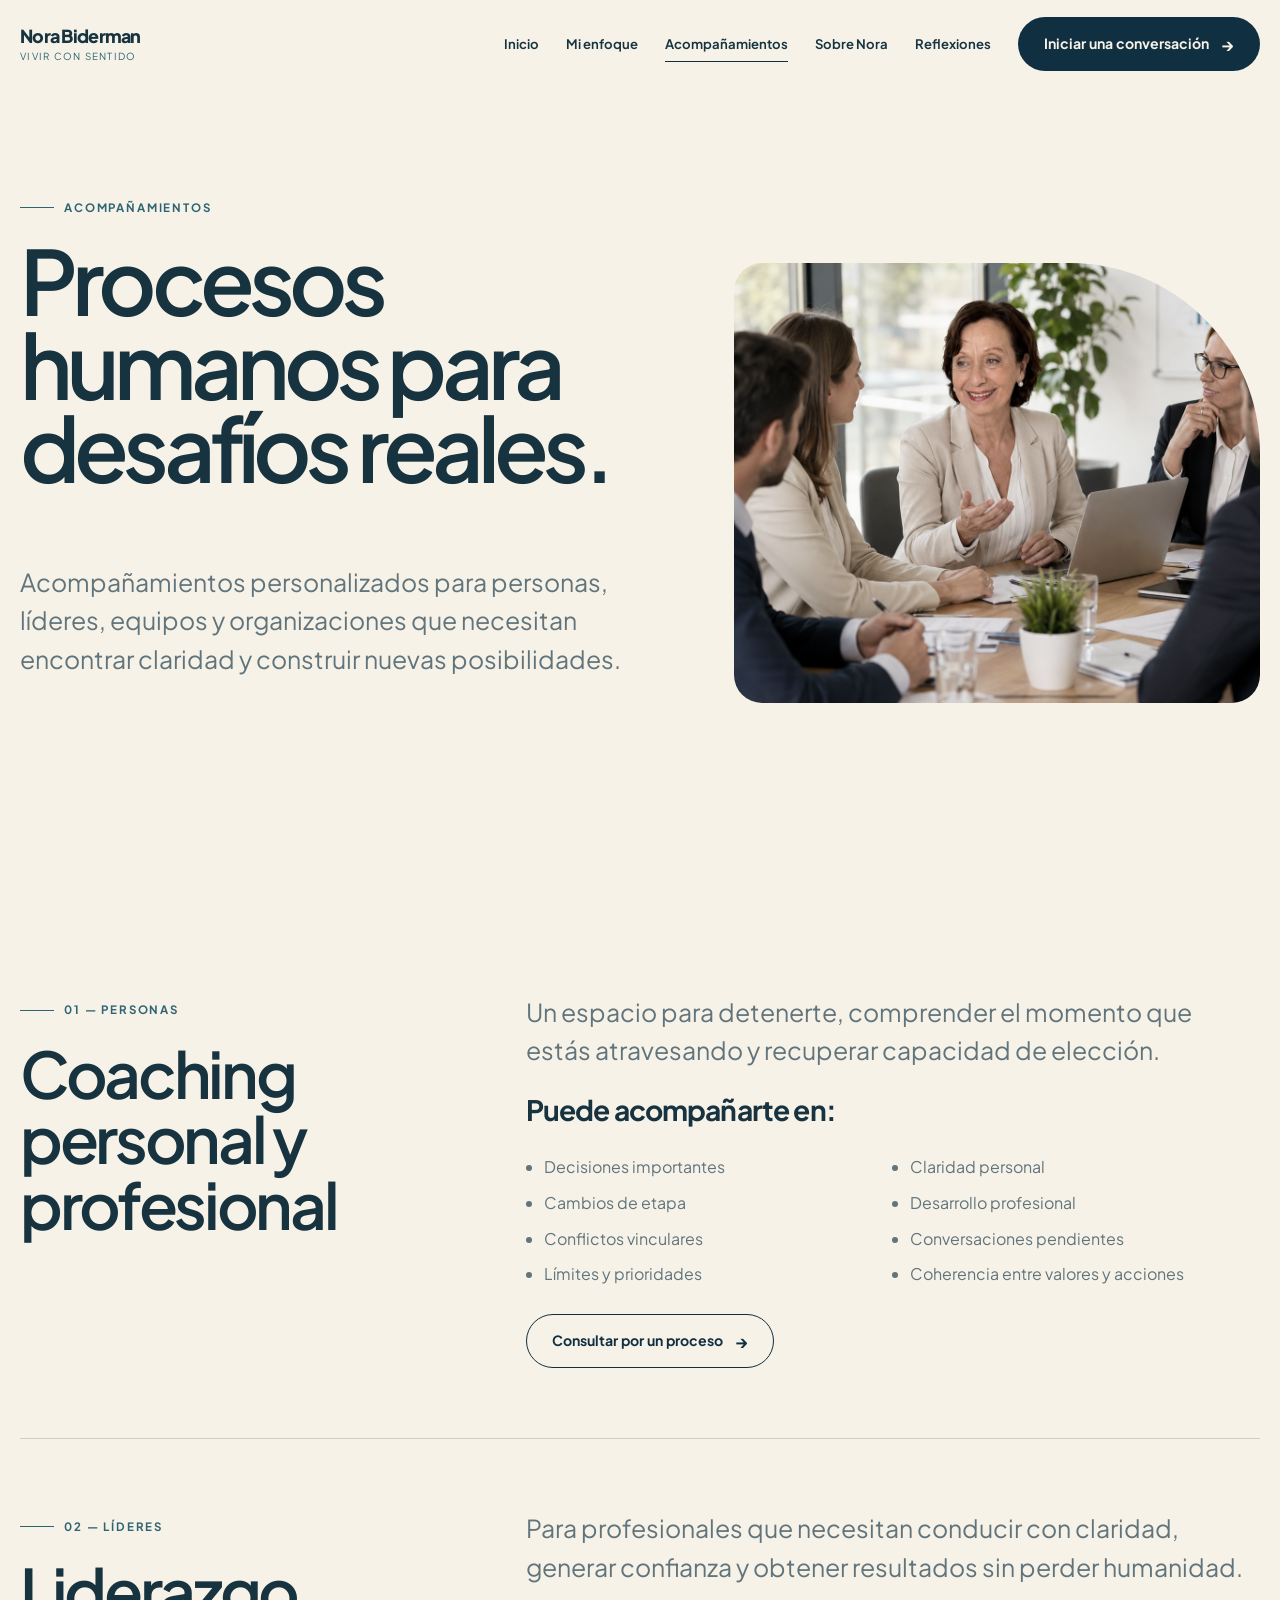
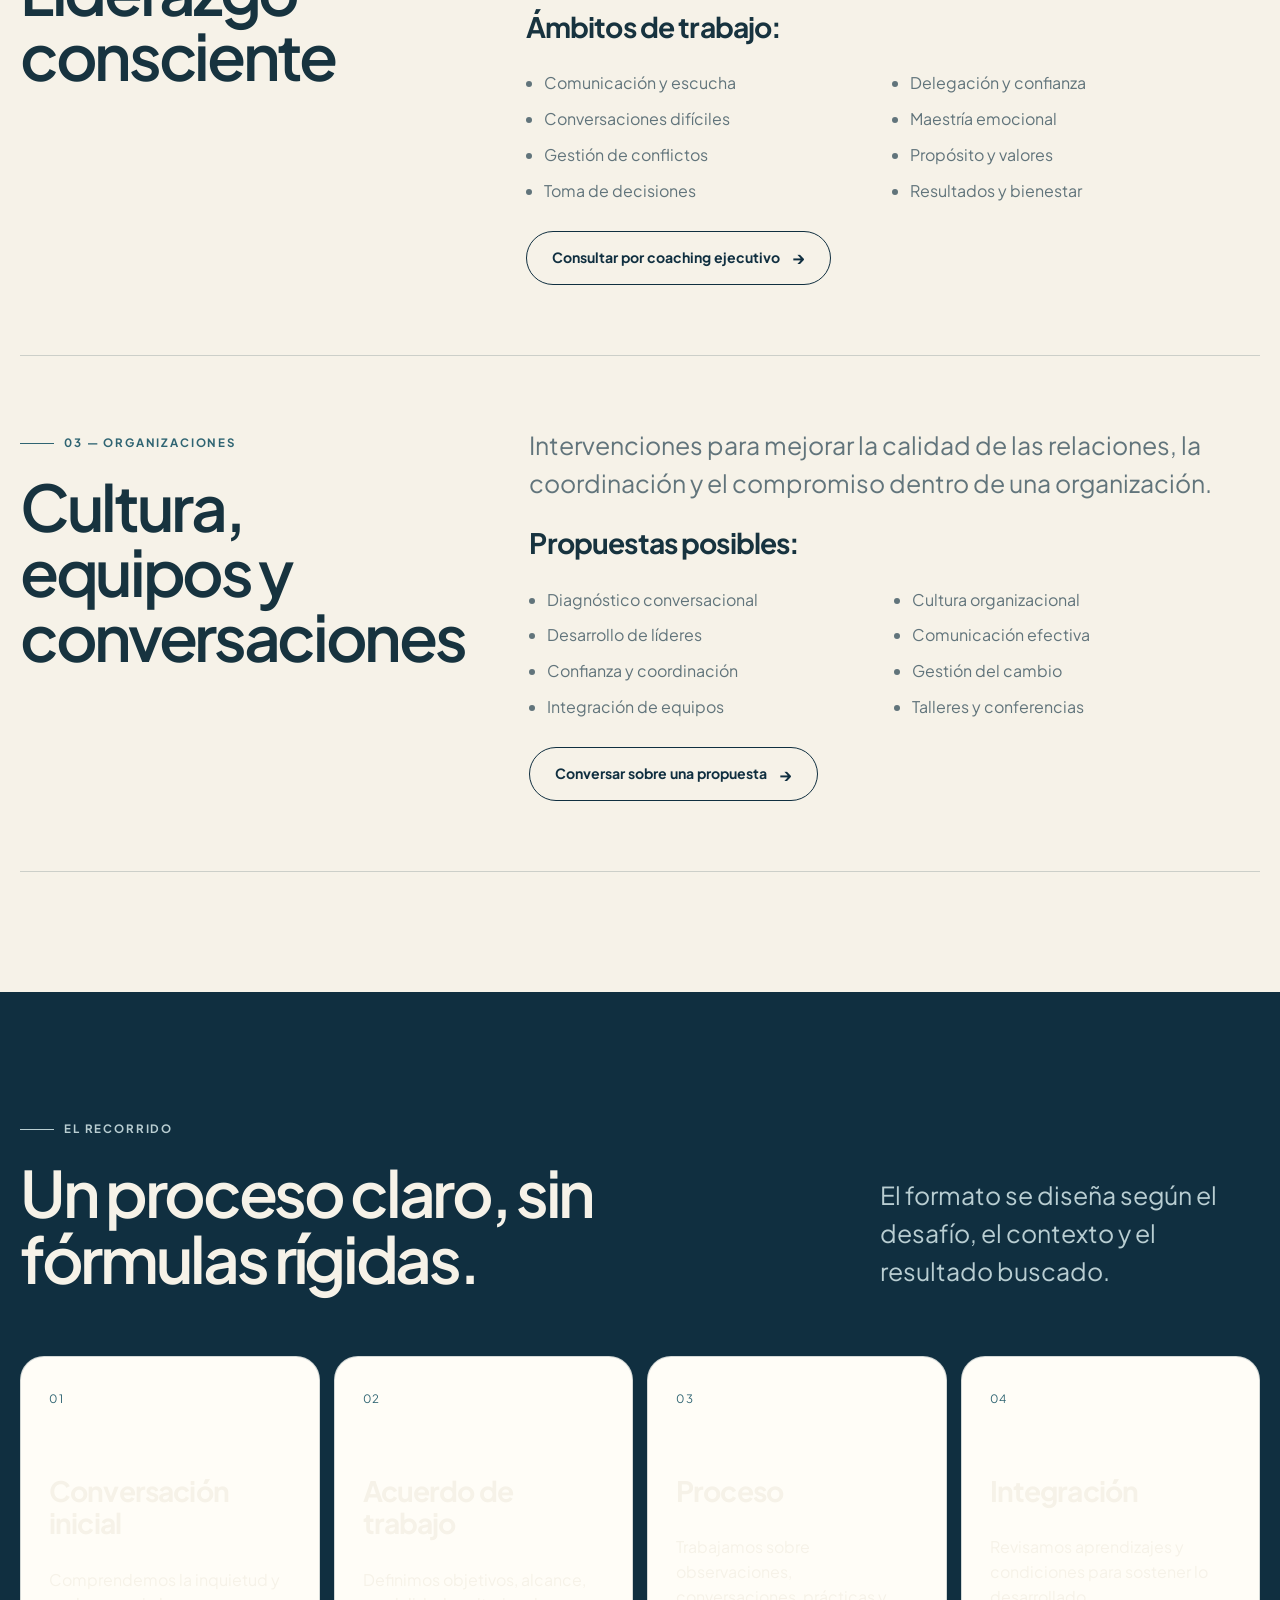
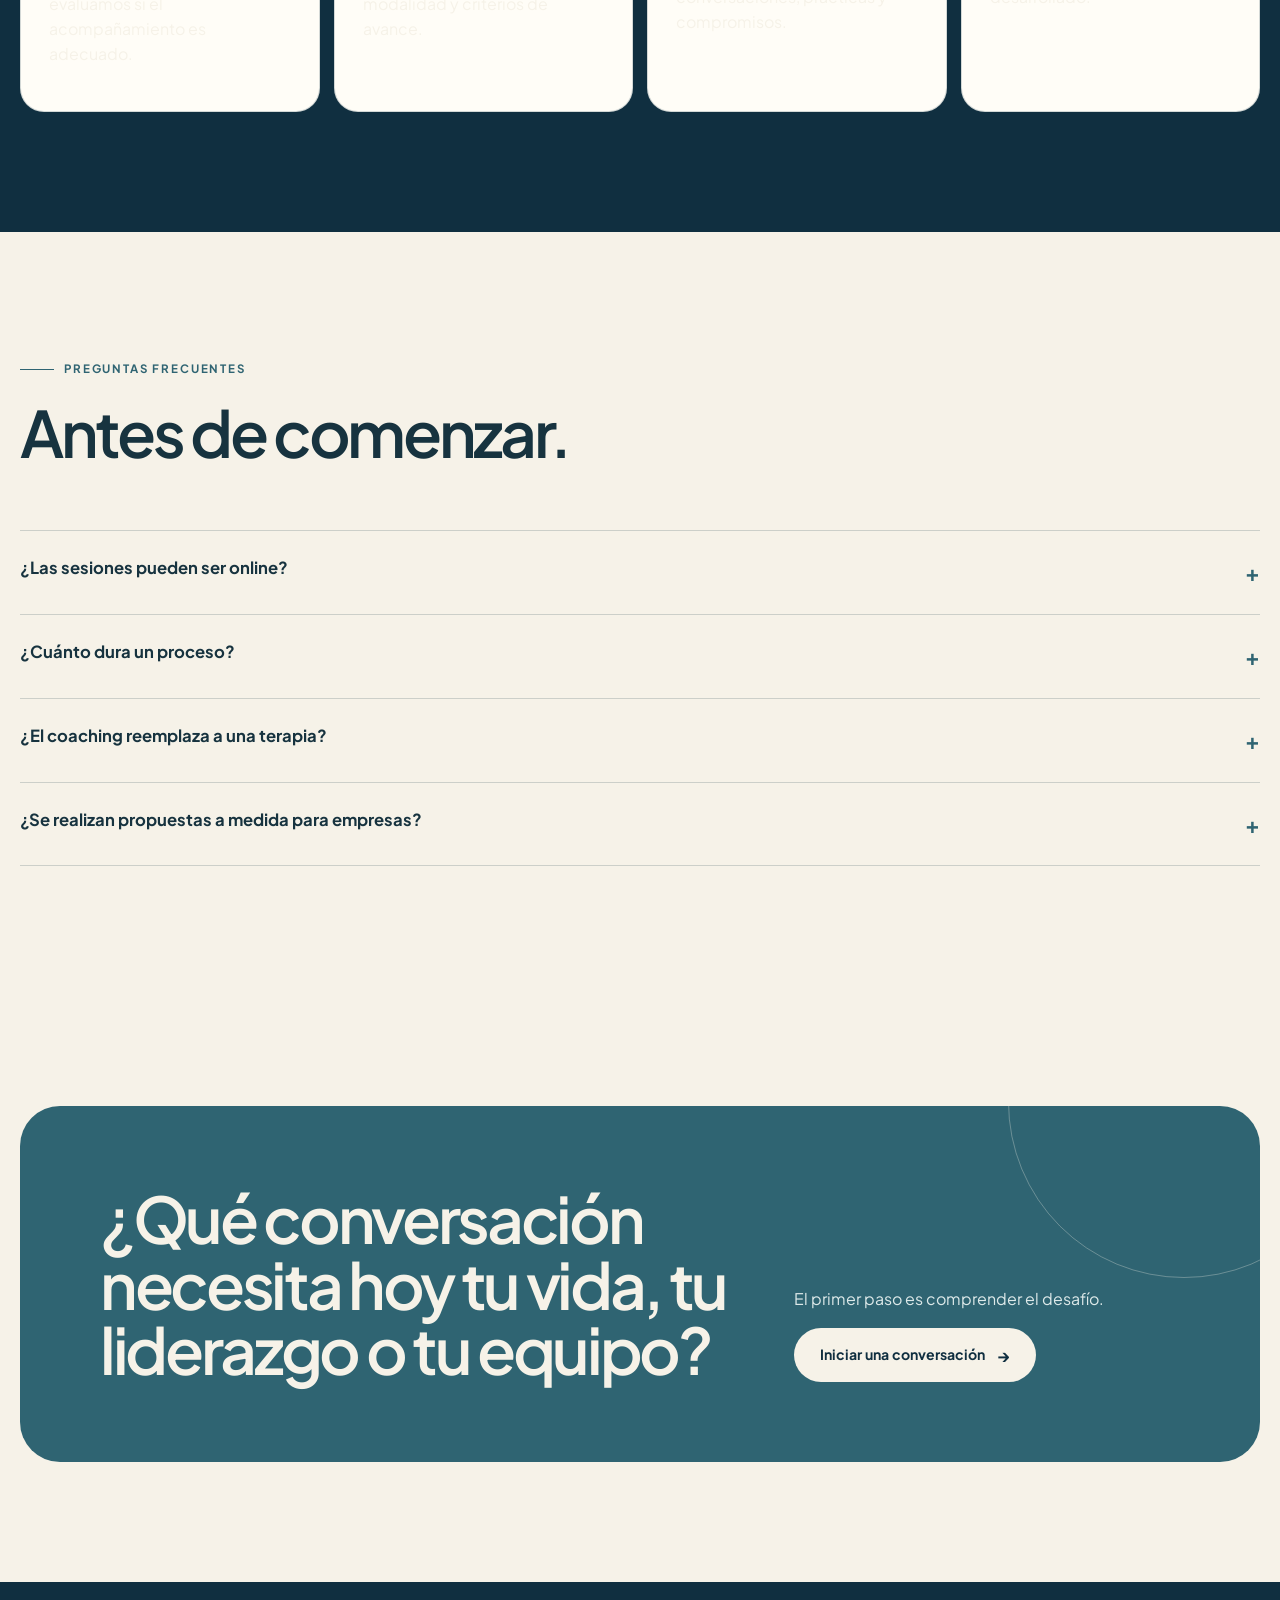
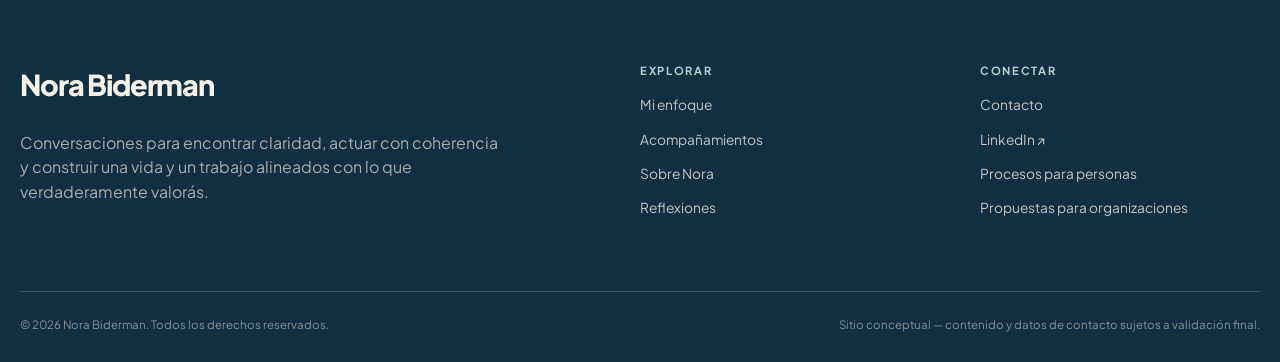
==== acompanamientos.html @ 9ffe687c "Add files via upload Mover sitio a la raíz" ====
<!doctype html>
<html lang="es">
<head>
  <meta charset="utf-8">
  <meta name="viewport" content="width=device-width, initial-scale=1">
  <title>Acompañamientos — Nora Biderman</title>
  <meta name="description" content="Coaching personal, liderazgo consciente y procesos para equipos y organizaciones.">
  <meta name="theme-color" content="#102f40">
  <link rel="icon" href="favicon.svg" type="image/svg+xml">
  <link rel="preconnect" href="https://fonts.googleapis.com">
  <link rel="preconnect" href="https://fonts.gstatic.com" crossorigin>
  <link rel="stylesheet" href="styles.css">
</head>
<body>

<a class="skip-link" href="#contenido">Saltar al contenido</a>
<header class="site-header">
  <div class="container navbar">
    <a class="brand" href="index.html" aria-label="Nora Biderman, inicio">
      <span class="brand-name">Nora Biderman</span>
      <span class="brand-tag">Vivir con sentido</span>
    </a>
    <nav class="nav-links" aria-label="Navegación principal">
      <a href="index.html" class="">Inicio</a><a href="enfoque.html" class="">Mi enfoque</a><a href="acompanamientos.html" class="active">Acompañamientos</a><a href="sobre-nora.html" class="">Sobre Nora</a><a href="reflexiones.html" class="">Reflexiones</a>
      <a class="btn btn-primary" href="contacto.html">Iniciar una conversación <span class="arrow">→</span></a>
    </nav>
    <button class="menu-toggle" aria-label="Abrir menú" aria-expanded="false">☰</button>
  </div>
</header>
<main id="contenido">

<section class="inner-hero"><div class="container inner-hero-grid">
  <div class="reveal"><span class="eyebrow">Acompañamientos</span><h1>Procesos humanos para desafíos reales.</h1><p class="lead">Acompañamientos personalizados para personas, líderes, equipos y organizaciones que necesitan encontrar claridad y construir nuevas posibilidades.</p></div>
  <div class="inner-visual reveal"><img src="assets/team-conversation.webp" alt="Personas conversando en un entorno profesional"></div>
</div></section>
<section class="section"><div class="container">
  <article class="detail-card reveal" id="personas"><div><span class="eyebrow">01 — Personas</span><h2>Coaching personal y profesional</h2></div><div><p class="lead">Un espacio para detenerte, comprender el momento que estás atravesando y recuperar capacidad de elección.</p><h3>Puede acompañarte en:</h3><ul><li>Decisiones importantes</li><li>Cambios de etapa</li><li>Conflictos vinculares</li><li>Límites y prioridades</li><li>Claridad personal</li><li>Desarrollo profesional</li><li>Conversaciones pendientes</li><li>Coherencia entre valores y acciones</li></ul><a class="btn btn-secondary" href="contacto.html">Consultar por un proceso <span class="arrow">→</span></a></div></article>
  <article class="detail-card reveal" id="lideres"><div><span class="eyebrow">02 — Líderes</span><h2>Liderazgo consciente</h2></div><div><p class="lead">Para profesionales que necesitan conducir con claridad, generar confianza y obtener resultados sin perder humanidad.</p><h3>Ámbitos de trabajo:</h3><ul><li>Comunicación y escucha</li><li>Conversaciones difíciles</li><li>Gestión de conflictos</li><li>Toma de decisiones</li><li>Delegación y confianza</li><li>Maestría emocional</li><li>Propósito y valores</li><li>Resultados y bienestar</li></ul><a class="btn btn-secondary" href="contacto.html">Consultar por coaching ejecutivo <span class="arrow">→</span></a></div></article>
  <article class="detail-card reveal" id="organizaciones"><div><span class="eyebrow">03 — Organizaciones</span><h2>Cultura, equipos y conversaciones</h2></div><div><p class="lead">Intervenciones para mejorar la calidad de las relaciones, la coordinación y el compromiso dentro de una organización.</p><h3>Propuestas posibles:</h3><ul><li>Diagnóstico conversacional</li><li>Desarrollo de líderes</li><li>Confianza y coordinación</li><li>Integración de equipos</li><li>Cultura organizacional</li><li>Comunicación efectiva</li><li>Gestión del cambio</li><li>Talleres y conferencias</li></ul><a class="btn btn-secondary" href="contacto.html">Conversar sobre una propuesta <span class="arrow">→</span></a></div></article>
</div></section>
<section class="section dark-section"><div class="container"><div class="section-head reveal"><div><span class="eyebrow">El recorrido</span><h2>Un proceso claro, sin fórmulas rígidas.</h2></div><p class="lead">El formato se diseña según el desafío, el contexto y el resultado buscado.</p></div><div class="process-steps"><article class="process-step reveal"><span class="num">01</span><h3>Conversación inicial</h3><p>Comprendemos la inquietud y evaluamos si el acompañamiento es adecuado.</p></article><article class="process-step reveal"><span class="num">02</span><h3>Acuerdo de trabajo</h3><p>Definimos objetivos, alcance, modalidad y criterios de avance.</p></article><article class="process-step reveal"><span class="num">03</span><h3>Proceso</h3><p>Trabajamos sobre observaciones, conversaciones, prácticas y compromisos.</p></article><article class="process-step reveal"><span class="num">04</span><h3>Integración</h3><p>Revisamos aprendizajes y condiciones para sostener lo desarrollado.</p></article></div></div></section>
<section class="section"><div class="container"><div class="section-head reveal"><div><span class="eyebrow">Preguntas frecuentes</span><h2>Antes de comenzar.</h2></div></div><div class="faq reveal"><details><summary>¿Las sesiones pueden ser online?</summary><p>La modalidad puede definirse en la conversación inicial según la ubicación, el tipo de proceso y la disponibilidad.</p></details><details><summary>¿Cuánto dura un proceso?</summary><p>No se propone una duración universal. Se acuerda un marco inicial y se revisa según los objetivos y avances del proceso.</p></details><details><summary>¿El coaching reemplaza a una terapia?</summary><p>No. El coaching trabaja sobre aprendizaje, conversaciones, decisiones y acciones. Cuando una necesidad corresponde al campo clínico, debe ser abordada por un profesional de salud habilitado.</p></details><details><summary>¿Se realizan propuestas a medida para empresas?</summary><p>Sí. Las intervenciones organizacionales se diseñan a partir del contexto, la población involucrada y el cambio buscado.</p></details></div></div></section>
<section class="section"><div class="container cta-panel reveal"><h2>¿Qué conversación necesita hoy tu vida, tu liderazgo o tu equipo?</h2><div><p>El primer paso es comprender el desafío.</p><a class="btn btn-light" href="contacto.html">Iniciar una conversación <span class="arrow">→</span></a></div></div></section>

</main>

<footer class="site-footer">
  <div class="container">
    <div class="footer-grid">
      <div class="footer-brand">
        <div class="brand-name">Nora Biderman</div>
        <p>Conversaciones para encontrar claridad, actuar con coherencia y construir una vida y un trabajo alineados con lo que verdaderamente valorás.</p>
      </div>
      <div class="footer-col">
        <h4>Explorar</h4>
        <a href="enfoque.html">Mi enfoque</a>
        <a href="acompanamientos.html">Acompañamientos</a>
        <a href="sobre-nora.html">Sobre Nora</a>
        <a href="reflexiones.html">Reflexiones</a>
      </div>
      <div class="footer-col">
        <h4>Conectar</h4>
        <a href="contacto.html">Contacto</a>
        <a href="https://ar.linkedin.com/in/nora-biderman-a055889" target="_blank" rel="noreferrer">LinkedIn ↗</a>
        <a href="contacto.html">Procesos para personas</a>
        <a href="contacto.html">Propuestas para organizaciones</a>
      </div>
    </div>
    <div class="footer-bottom">
      <span>© 2026 Nora Biderman. Todos los derechos reservados.</span>
      <span>Sitio conceptual — contenido y datos de contacto sujetos a validación final.</span>
    </div>
  </div>
</footer>
<script src="script.js"></script>
</body>
</html>
---- styles.css ----
@import url('https://fonts.googleapis.com/css2?family=Plus+Jakarta+Sans:ital,wght@0,300;0,400;0,500;0,600;0,700;0,800;1,400&display=swap');

:root {
  --ivory: #f6f2e8;
  --ivory-deep: #ece6d9;
  --paper: #fffdf7;
  --navy: #102f40;
  --navy-2: #183d50;
  --petrol: #2f6472;
  --blue: #6f99a5;
  --mist: #b9ced2;
  --sky: #dde9e9;
  --sand: #d6c7b0;
  --ink: #17333f;
  --muted: #61747b;
  --line: rgba(16, 47, 64, .18);
  --shadow: 0 24px 70px rgba(16, 47, 64, .14);
  --radius: 28px;
  --max: 1240px;
}

* { box-sizing: border-box; }
html { scroll-behavior: smooth; }
body {
  margin: 0;
  font-family: 'Plus Jakarta Sans', Arial, sans-serif;
  color: var(--ink);
  background: var(--ivory);
  line-height: 1.55;
  text-rendering: optimizeLegibility;
}
img { width: 100%; display: block; }
a { color: inherit; text-decoration: none; }
button, input, select, textarea { font: inherit; }

.skip-link {
  position: fixed; left: 16px; top: -60px; z-index: 1000;
  background: var(--paper); color: var(--navy); padding: 12px 16px; border-radius: 12px;
}
.skip-link:focus { top: 16px; }

.container { width: min(calc(100% - 40px), var(--max)); margin-inline: auto; }
.section { padding: 120px 0; position: relative; }
.section-sm { padding: 72px 0; }

.eyebrow {
  display: inline-flex; align-items: center; gap: 10px;
  font-size: .72rem; font-weight: 700; letter-spacing: .16em; text-transform: uppercase;
  color: var(--petrol); margin-bottom: 22px;
}
.eyebrow::before { content: ''; width: 34px; height: 1px; background: currentColor; }

h1, h2, h3, h4, p { margin-top: 0; }
h1 { font-size: clamp(3.7rem, 8vw, 7.7rem); line-height: .93; letter-spacing: -.065em; font-weight: 600; }
h2 { font-size: clamp(2.4rem, 5vw, 4.9rem); line-height: 1.02; letter-spacing: -.052em; font-weight: 600; }
h3 { font-size: clamp(1.35rem, 2.2vw, 2rem); line-height: 1.15; letter-spacing: -.03em; }
.lead { font-size: clamp(1.15rem, 2vw, 1.55rem); line-height: 1.55; color: var(--muted); }
.display-line { display: block; color: var(--petrol); }

.btn {
  display: inline-flex; align-items: center; justify-content: center; gap: 12px;
  min-height: 54px; padding: 0 25px; border-radius: 999px; border: 1px solid transparent;
  font-size: .88rem; font-weight: 700; transition: .25s ease; cursor: pointer;
}
.btn-primary { color: var(--ivory); background: var(--navy); }
.btn-primary:hover { background: var(--petrol); transform: translateY(-2px); }
.btn-secondary { color: var(--navy); border-color: var(--navy); background: transparent; }
.btn-secondary:hover { background: var(--navy); color: var(--ivory); }
.btn-light { background: var(--ivory); color: var(--navy); }
.btn-light:hover { background: white; transform: translateY(-2px); }
.arrow { font-size: 1.2em; transition: transform .25s ease; }
.btn:hover .arrow, .text-link:hover .arrow { transform: translateX(5px); }
.text-link { display: inline-flex; align-items: center; gap: 10px; font-weight: 700; border-bottom: 1px solid currentColor; padding-bottom: 5px; }

.site-header {
  position: fixed; inset: 0 0 auto; z-index: 100; transition: .25s ease;
  border-bottom: 1px solid transparent;
}
.site-header.scrolled { background: rgba(246, 242, 232, .91); backdrop-filter: blur(16px); border-color: var(--line); }
.navbar { height: 88px; display: flex; align-items: center; justify-content: space-between; gap: 24px; }
.brand { display: flex; flex-direction: column; line-height: 1; }
.brand-name { font-size: 1.12rem; font-weight: 800; letter-spacing: -.04em; }
.brand-tag { font-size: .61rem; color: var(--petrol); margin-top: 7px; text-transform: uppercase; letter-spacing: .13em; }
.nav-links { display: flex; align-items: center; gap: 27px; font-size: .82rem; font-weight: 650; }
.nav-links a:not(.btn) { position: relative; }
.nav-links a:not(.btn)::after { content: ''; position: absolute; left: 0; right: 100%; bottom: -8px; height: 1px; background: var(--navy); transition: .25s; }
.nav-links a:not(.btn):hover::after, .nav-links a.active::after { right: 0; }
.menu-toggle { display: none; border: 0; background: none; color: var(--navy); width: 46px; height: 46px; font-size: 1.5rem; }

.hero { min-height: 100vh; padding: 150px 0 80px; display: grid; align-items: center; overflow: hidden; }
.hero-grid { display: grid; grid-template-columns: 1.05fr .95fr; gap: 62px; align-items: center; }
.hero-copy { position: relative; z-index: 2; }
.hero-copy p { max-width: 640px; }
.hero-actions { display: flex; flex-wrap: wrap; gap: 14px; margin-top: 36px; }
.hero-signature { margin-top: 36px; display: flex; gap: 18px; align-items: center; font-size: .78rem; color: var(--muted); }
.hero-signature::before { content: ''; width: 48px; height: 1px; background: var(--petrol); }
.hero-visual { position: relative; min-height: 650px; }
.hero-visual::before { content: ''; position: absolute; width: 420px; height: 420px; border-radius: 50%; background: var(--sky); top: 15px; right: -100px; }
.hero-image-main { position: absolute; right: 0; top: 0; width: 72%; height: 77%; border-radius: 180px 180px 28px 28px; overflow: hidden; box-shadow: var(--shadow); background: var(--mist); }
.hero-image-main img { height: 100%; object-fit: cover; object-position: center 24%; filter: saturate(.78) contrast(.96); }
.hero-image-small { position: absolute; left: 0; bottom: 0; width: 55%; height: 42%; overflow: hidden; border: 12px solid var(--ivory); border-radius: 28px 140px 28px 28px; box-shadow: var(--shadow); }
.hero-image-small img { height: 100%; object-fit: cover; filter: saturate(.72) contrast(.92); }
.hero-note { position: absolute; right: 1%; bottom: 3%; width: 210px; padding: 24px; background: var(--navy); color: var(--ivory); border-radius: 22px; font-size: .85rem; box-shadow: var(--shadow); }
.hero-note strong { display: block; font-size: 2.5rem; line-height: 1; margin-bottom: 9px; font-weight: 500; }

.marquee { overflow: hidden; border-block: 1px solid var(--line); padding: 22px 0; color: var(--petrol); }
.marquee-track { display: flex; width: max-content; gap: 55px; animation: marquee 24s linear infinite; font-size: .78rem; font-weight: 700; letter-spacing: .14em; text-transform: uppercase; }
.marquee-track span::after { content: '•'; margin-left: 55px; color: var(--blue); }
@keyframes marquee { to { transform: translateX(-50%); } }

.intro-grid { display: grid; grid-template-columns: .8fr 1.2fr; gap: 90px; }
.intro-copy { max-width: 790px; }
.quote-block { font-size: clamp(2rem, 4.4vw, 4.4rem); line-height: 1.09; letter-spacing: -.045em; font-weight: 400; }
.quote-block em { color: var(--petrol); font-style: normal; }

.dark-section { background: var(--navy); color: var(--ivory); }
.dark-section .eyebrow, .dark-section .lead { color: var(--mist); }
.dark-section .line-card { border-color: rgba(246, 242, 232, .22); }

.method-grid { display: grid; grid-template-columns: repeat(4, 1fr); gap: 0; margin-top: 70px; border-top: 1px solid rgba(246,242,232,.2); }
.method-card { padding: 40px 28px 44px; border-right: 1px solid rgba(246,242,232,.2); }
.method-card:last-child { border-right: 0; }
.method-number { font-size: .75rem; color: var(--mist); letter-spacing: .13em; margin-bottom: 75px; }
.method-card p { color: rgba(246,242,232,.72); font-size: .95rem; }

.section-head { display: flex; justify-content: space-between; align-items: end; gap: 40px; margin-bottom: 65px; }
.section-head h2 { max-width: 860px; margin-bottom: 0; }
.section-head p { max-width: 380px; margin-bottom: 0; }
.services-grid { display: grid; grid-template-columns: repeat(3, 1fr); gap: 22px; }
.service-card { min-height: 480px; padding: 34px; border: 1px solid var(--line); border-radius: var(--radius); display: flex; flex-direction: column; position: relative; overflow: hidden; transition: .35s ease; background: rgba(255,253,247,.35); }
.service-card:hover { transform: translateY(-8px); box-shadow: var(--shadow); background: var(--paper); }
.service-card .num { font-size: .72rem; color: var(--petrol); letter-spacing: .12em; }
.service-card h3 { margin-top: auto; font-size: 2.2rem; }
.service-card p { color: var(--muted); }
.service-card .text-link { margin-top: 18px; align-self: flex-start; }
.service-orb { position: absolute; width: 180px; height: 180px; border-radius: 50%; right: -45px; top: -45px; background: var(--sky); transition: .35s; }
.service-card:hover .service-orb { transform: scale(1.15); background: var(--mist); }

.split { display: grid; grid-template-columns: 1fr 1fr; gap: 80px; align-items: center; }
.image-frame { overflow: hidden; min-height: 610px; border-radius: 180px 28px 28px 28px; position: relative; background: var(--mist); }
.image-frame img { height: 100%; position: absolute; object-fit: cover; filter: saturate(.72); }
.pill-list { display: flex; flex-wrap: wrap; gap: 10px; margin: 30px 0; }
.pill { border: 1px solid var(--line); border-radius: 999px; padding: 9px 13px; font-size: .78rem; }

.credentials { display: grid; grid-template-columns: repeat(4, 1fr); border-block: 1px solid var(--line); }
.credential { padding: 36px 24px; border-right: 1px solid var(--line); }
.credential:last-child { border: 0; }
.credential strong { display: block; font-size: 1.15rem; margin-bottom: 8px; }
.credential span { color: var(--muted); font-size: .82rem; }

.reflection-grid { display: grid; grid-template-columns: 1.15fr .85fr .85fr; gap: 20px; }
.article-card { min-height: 420px; border-radius: var(--radius); overflow: hidden; position: relative; display: flex; align-items: flex-end; color: white; }
.article-card img { position: absolute; inset: 0; height: 100%; object-fit: cover; filter: saturate(.65) brightness(.66); transition: .4s ease; }
.article-card:hover img { transform: scale(1.035); }
.article-body { position: relative; z-index: 2; padding: 30px; }
.article-tag { font-size: .68rem; text-transform: uppercase; letter-spacing: .13em; color: var(--sky); }
.article-card h3 { margin: 12px 0 18px; }

.cta-panel { background: var(--petrol); color: var(--ivory); border-radius: 40px; padding: 80px; display: grid; grid-template-columns: 1.25fr .75fr; align-items: end; gap: 50px; overflow: hidden; position: relative; }
.cta-panel::after { content: ''; position: absolute; width: 350px; height: 350px; border: 1px solid rgba(246,242,232,.3); border-radius: 50%; right: -100px; top: -180px; }
.cta-panel h2 { margin-bottom: 0; }
.cta-panel p { color: var(--sky); }

.inner-hero { padding: 190px 0 100px; min-height: 74vh; display: grid; align-items: end; overflow: hidden; }
.inner-hero-grid { display: grid; grid-template-columns: 1.1fr .9fr; gap: 70px; align-items: end; }
.inner-hero h1 { font-size: clamp(3.5rem, 7vw, 6.8rem); }
.inner-visual { min-height: 440px; border-radius: 28px 190px 28px 28px; overflow: hidden; position: relative; }
.inner-visual img { position: absolute; height: 100%; object-fit: cover; filter: saturate(.72); }

.principles-grid { display: grid; grid-template-columns: repeat(2, 1fr); border-top: 1px solid var(--line); }
.principle { display: grid; grid-template-columns: 70px 1fr; gap: 20px; padding: 44px 20px; border-bottom: 1px solid var(--line); }
.principle:nth-child(odd) { border-right: 1px solid var(--line); }
.principle .num { color: var(--petrol); font-size: .75rem; }
.principle p { color: var(--muted); }

.detail-card { display: grid; grid-template-columns: .75fr 1.25fr; gap: 65px; padding: 70px 0; border-bottom: 1px solid var(--line); }
.detail-card ul { columns: 2; padding-left: 18px; color: var(--muted); }
.detail-card li { margin-bottom: 11px; break-inside: avoid; }

.process-steps { display: grid; grid-template-columns: repeat(4, 1fr); gap: 14px; }
.process-step { padding: 28px; min-height: 270px; border-radius: 24px; background: var(--paper); border: 1px solid var(--line); }
.process-step .num { color: var(--petrol); font-size: .72rem; letter-spacing: .14em; }
.process-step h3 { margin-top: 65px; }

.timeline { border-left: 1px solid var(--line); margin-left: 15px; }
.timeline-item { padding: 0 0 55px 50px; position: relative; }
.timeline-item::before { content: ''; position: absolute; width: 13px; height: 13px; border-radius: 50%; background: var(--petrol); left: -7px; top: 6px; }
.timeline-item p { color: var(--muted); max-width: 750px; }

.article-list { display: grid; grid-template-columns: repeat(2, 1fr); gap: 16px; }
.article-list-card { border: 1px solid var(--line); border-radius: 24px; padding: 30px; min-height: 270px; background: rgba(255,255,255,.25); display: flex; flex-direction: column; transition: .25s; }
.article-list-card:hover { transform: translateY(-4px); background: var(--paper); box-shadow: var(--shadow); }
.article-list-card h3 { margin-top: auto; }
.article-list-card p { color: var(--muted); font-size: .9rem; }

.contact-grid { display: grid; grid-template-columns: .8fr 1.2fr; gap: 75px; align-items: start; }
.contact-panel { position: sticky; top: 130px; }
.contact-form { background: var(--paper); border-radius: 30px; padding: 42px; box-shadow: var(--shadow); }
.form-row { display: grid; grid-template-columns: 1fr 1fr; gap: 18px; }
.field { margin-bottom: 18px; }
.field label { display: block; font-size: .74rem; font-weight: 700; margin-bottom: 8px; letter-spacing: .03em; }
.field input, .field select, .field textarea { width: 100%; border: 1px solid var(--line); background: var(--ivory); border-radius: 13px; padding: 15px 16px; outline: 0; color: var(--ink); }
.field input:focus, .field select:focus, .field textarea:focus { border-color: var(--petrol); box-shadow: 0 0 0 3px rgba(47,100,114,.12); }
.field textarea { min-height: 150px; resize: vertical; }
.form-note { color: var(--muted); font-size: .75rem; margin-top: 16px; }
.optional { color: var(--muted); font-weight: 400; }
.form-honeypot { position: absolute; left: -10000px; width: 1px; height: 1px; overflow: hidden; }
.form-status { display: none; padding: 18px; border-radius: 14px; margin-top: 20px; line-height: 1.55; }
.form-status.show { display: block; }
.form-success { background: var(--sky); color: var(--ink); }
.form-error { background: #f8e1dc; color: #6f2d24; }
.form-error a { color: inherit; font-weight: 700; text-decoration: underline; }
.contact-form[aria-busy="true"] { cursor: progress; }
.contact-form button[disabled] { opacity: .7; cursor: progress; transform: none; }

.faq { border-top: 1px solid var(--line); }
.faq details { border-bottom: 1px solid var(--line); padding: 24px 0; }
.faq summary { cursor: pointer; font-weight: 700; font-size: 1.04rem; list-style: none; display: flex; justify-content: space-between; }
.faq summary::after { content: '+'; color: var(--petrol); font-size: 1.4rem; }
.faq details[open] summary::after { content: '−'; }
.faq details p { color: var(--muted); max-width: 820px; padding-top: 16px; }

.site-footer { background: var(--navy); color: var(--ivory); padding: 80px 0 28px; }
.footer-grid { display: grid; grid-template-columns: 1.4fr repeat(2, .7fr); gap: 60px; padding-bottom: 70px; }
.footer-brand .brand-name { font-size: 1.8rem; }
.footer-brand p { max-width: 480px; color: rgba(246,242,232,.65); margin-top: 24px; }
.footer-col h4 { font-size: .7rem; text-transform: uppercase; letter-spacing: .15em; color: var(--mist); }
.footer-col a { display: block; margin-top: 13px; font-size: .86rem; color: rgba(246,242,232,.78); }
.footer-col a:hover { color: white; }
.footer-bottom { border-top: 1px solid rgba(246,242,232,.18); padding-top: 24px; display: flex; justify-content: space-between; font-size: .72rem; color: rgba(246,242,232,.5); }

.reveal { opacity: 0; transform: translateY(22px); transition: opacity .7s ease, transform .7s ease; }
.reveal.visible { opacity: 1; transform: none; }

@media (max-width: 980px) {
  .nav-links { position: fixed; top: 0; right: -100%; height: 100vh; width: min(86vw, 430px); padding: 110px 36px; background: var(--ivory); flex-direction: column; align-items: flex-start; font-size: 1.1rem; box-shadow: var(--shadow); transition: .3s ease; }
  .nav-links.open { right: 0; }
  .nav-links .btn { width: 100%; margin-top: 18px; }
  .menu-toggle { display: block; position: relative; z-index: 110; }
  .hero-grid, .inner-hero-grid, .split, .contact-grid, .cta-panel, .intro-grid { grid-template-columns: 1fr; }
  .hero { padding-top: 125px; }
  .hero-visual { min-height: 570px; max-width: 680px; width: 100%; margin-inline: auto; }
  .method-grid, .process-steps { grid-template-columns: repeat(2, 1fr); }
  .method-card:nth-child(2) { border-right: 0; }
  .method-card:nth-child(-n+2) { border-bottom: 1px solid rgba(246,242,232,.2); }
  .services-grid { grid-template-columns: 1fr; }
  .service-card { min-height: 370px; }
  .reflection-grid { grid-template-columns: 1fr 1fr; }
  .reflection-grid .article-card:first-child { grid-column: 1 / -1; }
  .credentials { grid-template-columns: repeat(2, 1fr); }
  .credential:nth-child(2) { border-right: 0; }
  .credential:nth-child(-n+2) { border-bottom: 1px solid var(--line); }
  .detail-card { grid-template-columns: 1fr; gap: 20px; }
  .contact-panel { position: static; }
}

@media (max-width: 640px) {
  .container { width: min(calc(100% - 28px), var(--max)); }
  .section { padding: 82px 0; }
  .navbar { height: 74px; }
  h1 { font-size: clamp(3.1rem, 17vw, 5rem); }
  h2 { font-size: clamp(2.25rem, 11vw, 3.7rem); }
  .hero { min-height: auto; padding-top: 120px; }
  .hero-grid { gap: 40px; }
  .hero-visual { min-height: 455px; }
  .hero-image-main { width: 82%; height: 78%; }
  .hero-image-small { width: 62%; height: 39%; border-width: 8px; }
  .hero-note { width: 170px; padding: 18px; font-size: .72rem; }
  .hero-note strong { font-size: 2rem; }
  .section-head { align-items: flex-start; flex-direction: column; }
  .method-grid, .process-steps, .reflection-grid, .article-list, .principles-grid, .form-row { grid-template-columns: 1fr; }
  .method-card, .method-card:nth-child(2) { border-right: 0; border-bottom: 1px solid rgba(246,242,232,.2); }
  .principle:nth-child(odd) { border-right: 0; }
  .image-frame { min-height: 470px; }
  .credentials { grid-template-columns: 1fr; }
  .credential, .credential:nth-child(2) { border-right: 0; border-bottom: 1px solid var(--line); }
  .cta-panel { padding: 45px 26px; border-radius: 28px; }
  .inner-hero { padding: 140px 0 70px; }
  .inner-visual { min-height: 360px; }
  .detail-card ul { columns: 1; }
  .contact-form { padding: 27px 20px; }
  .footer-grid { grid-template-columns: 1fr; gap: 38px; }
  .footer-bottom { flex-direction: column; gap: 10px; }
}
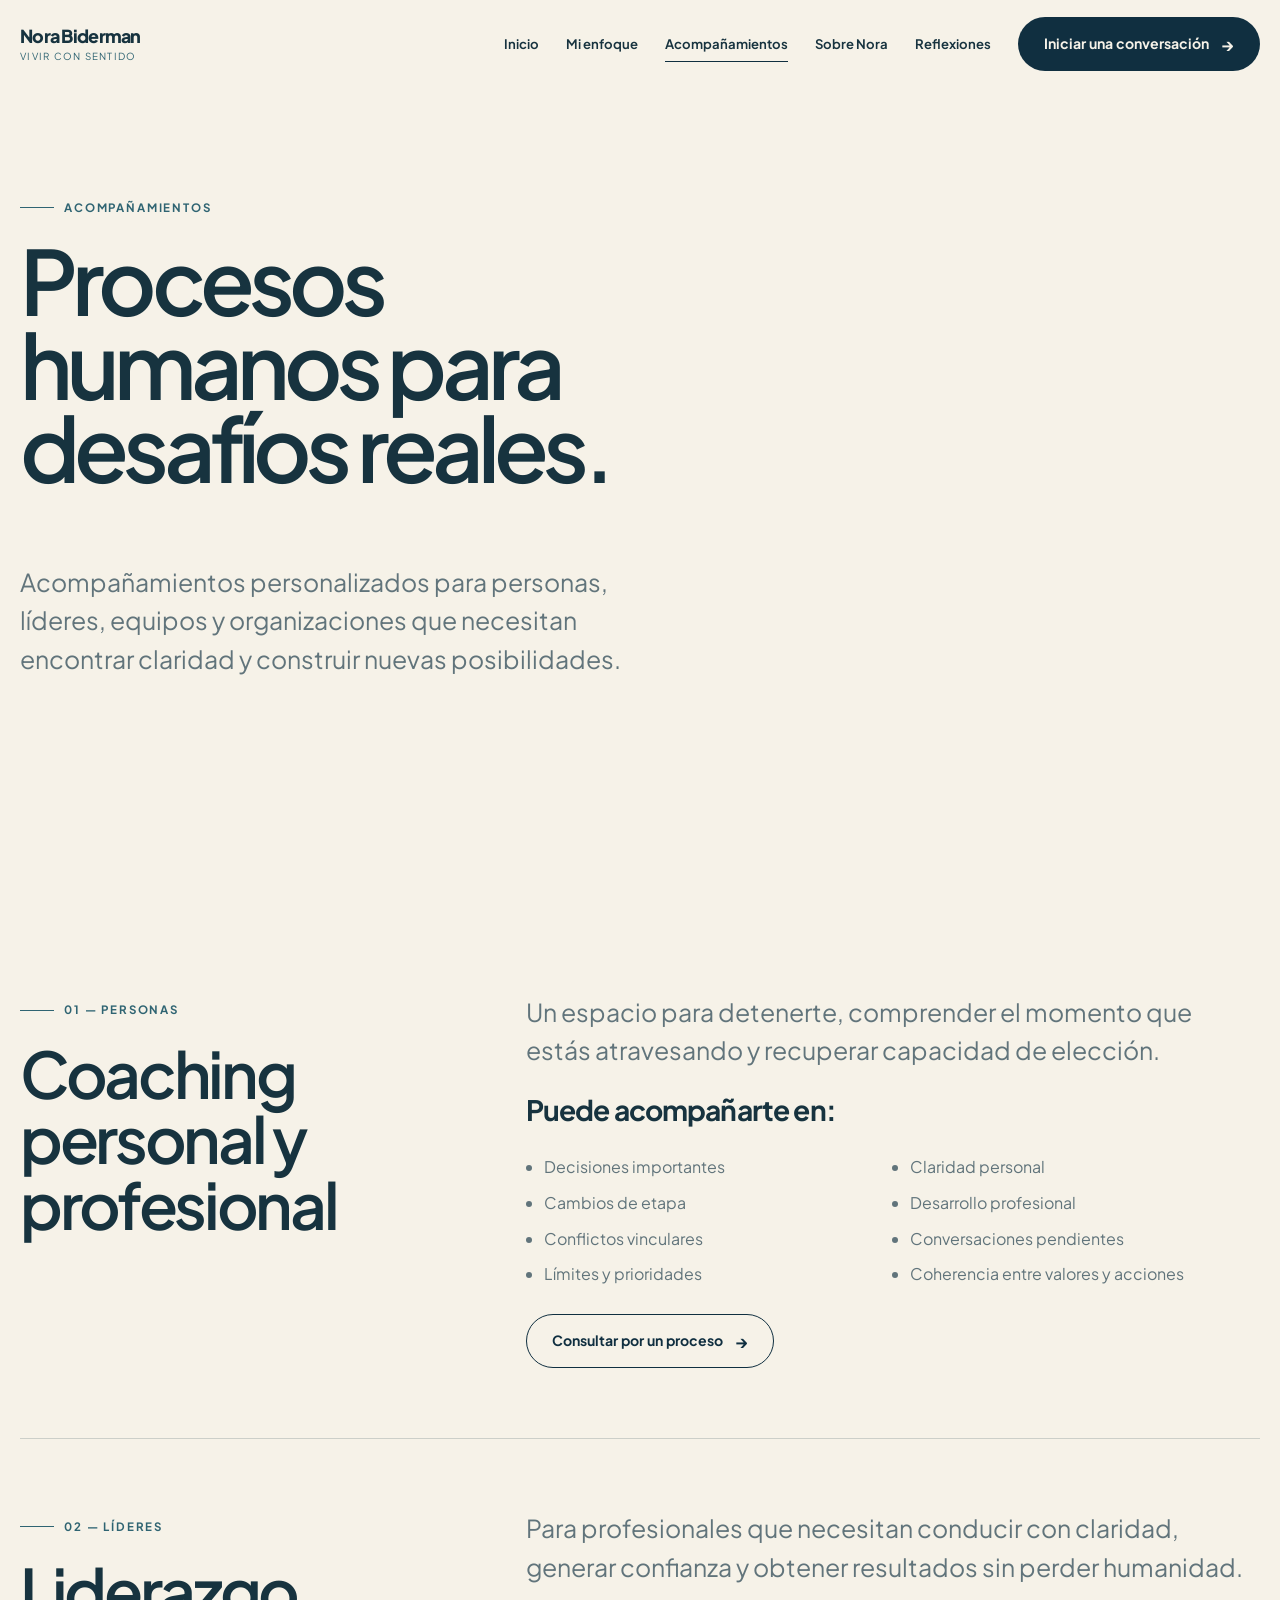
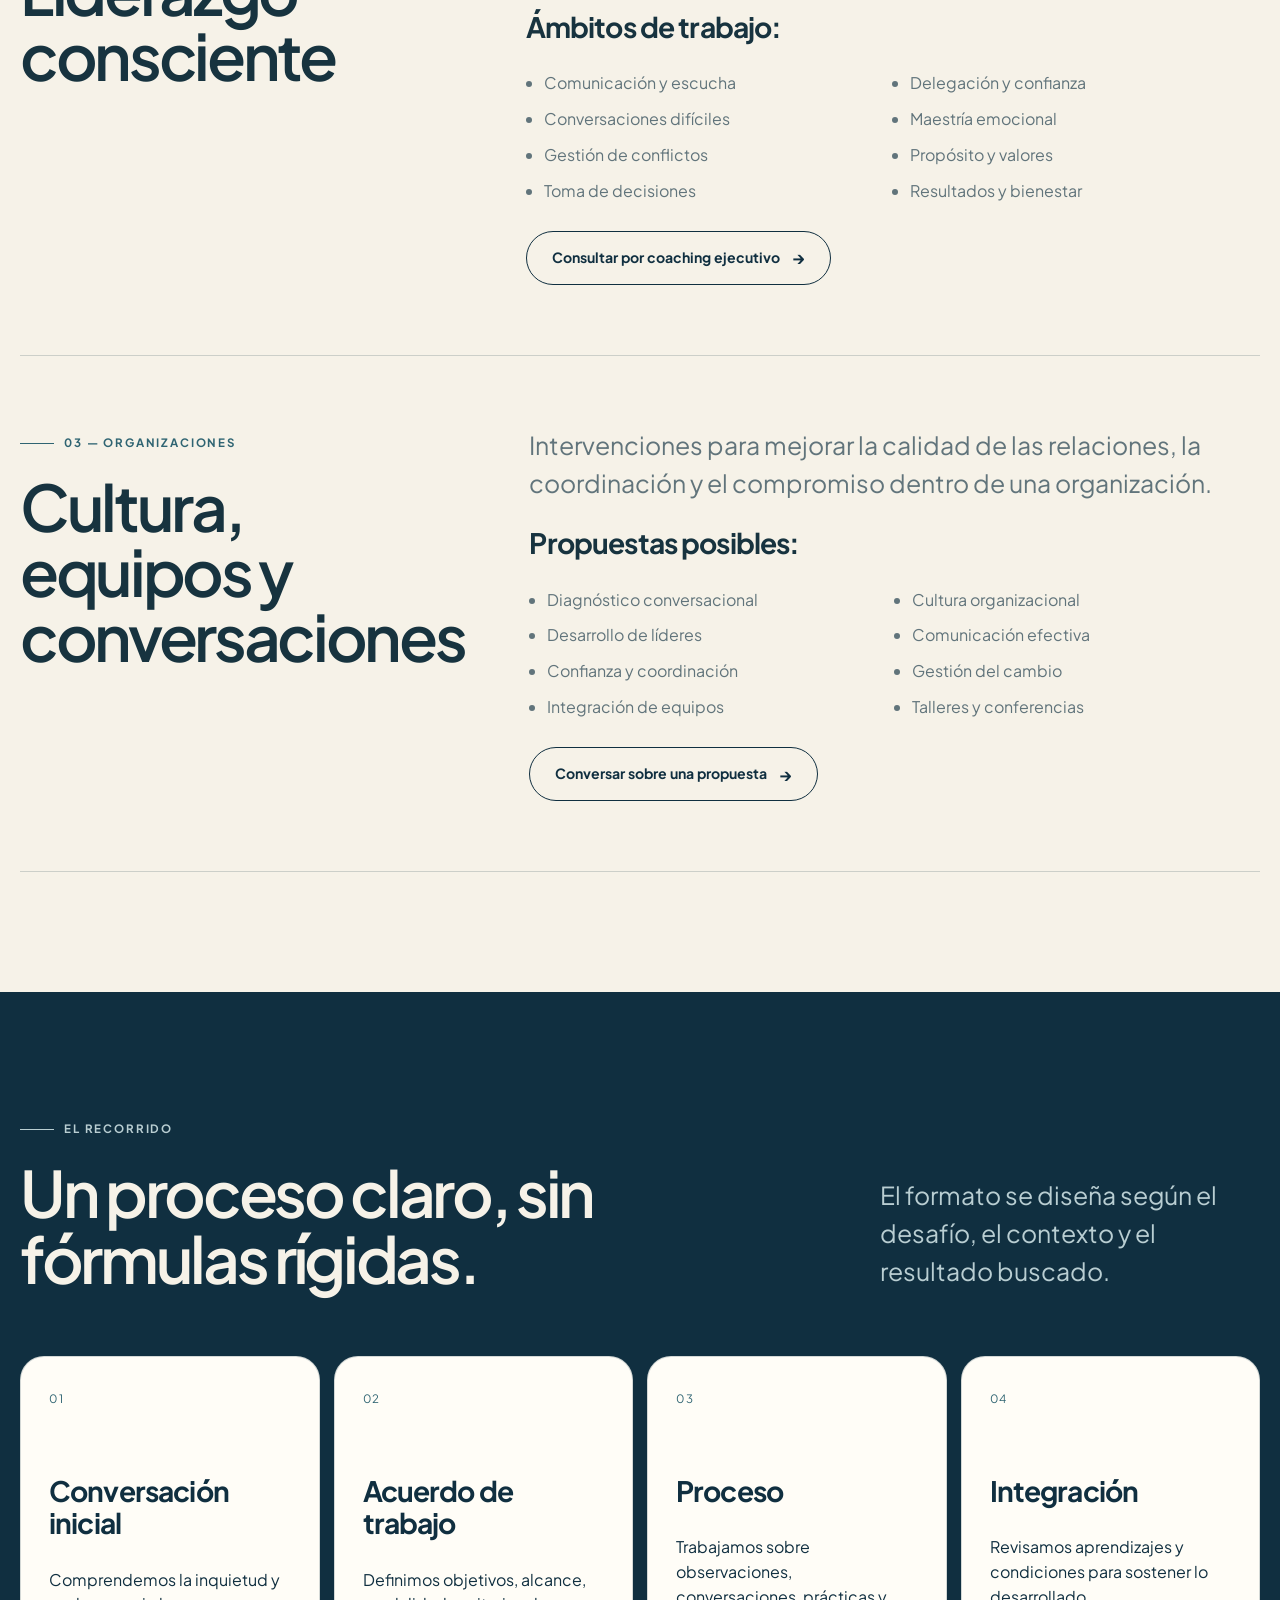
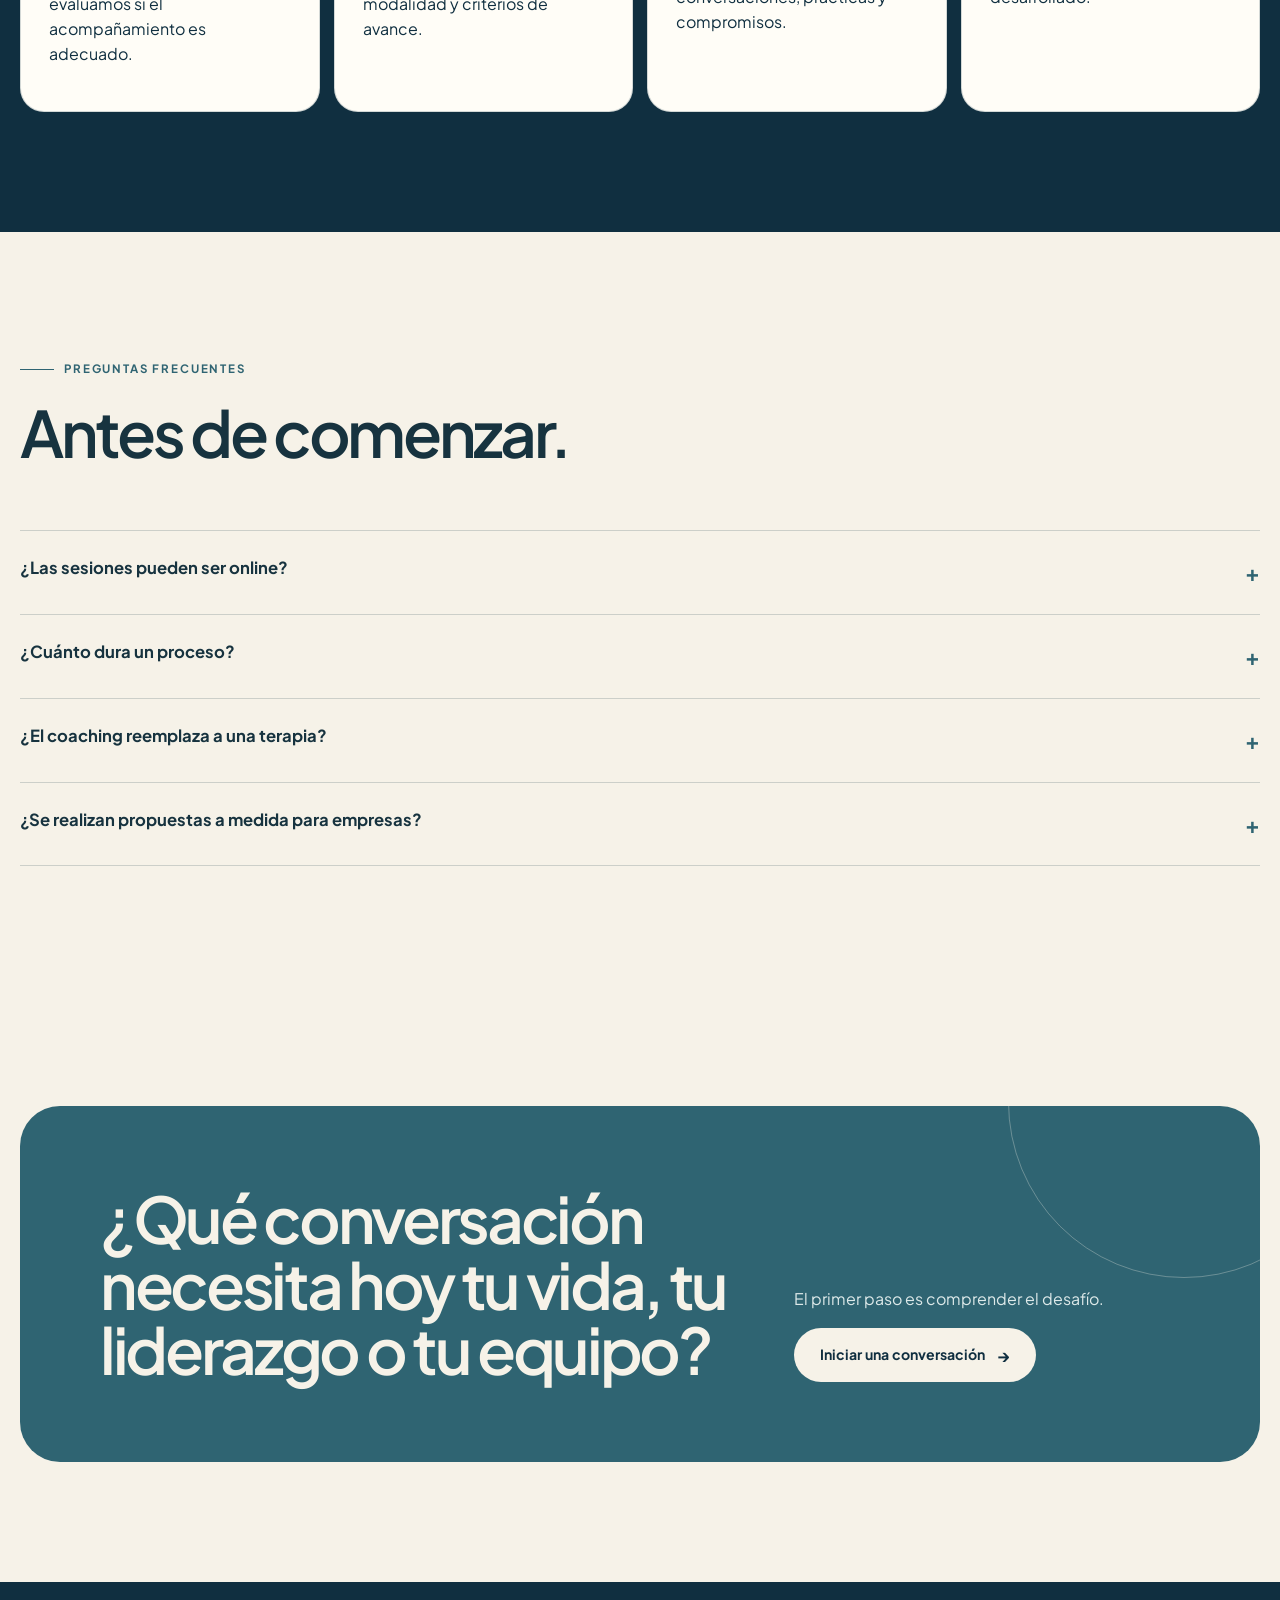
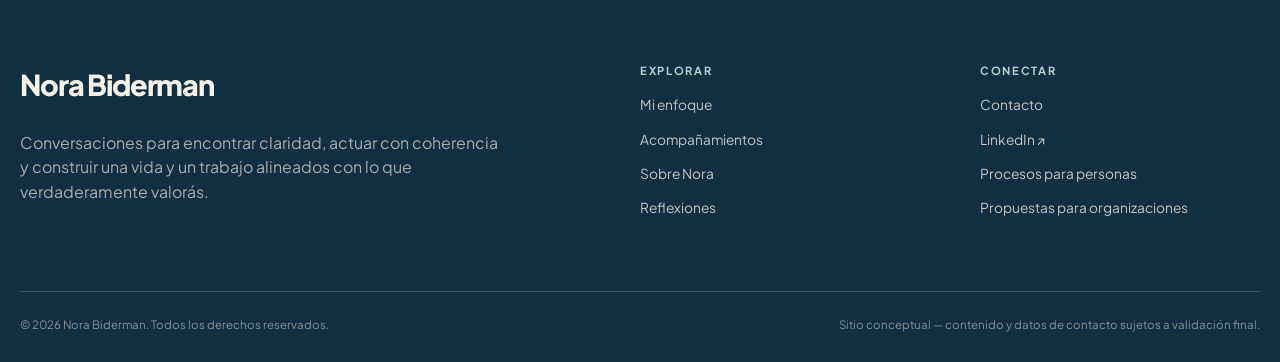
==== commit a11c351e: "Add files via upload Optimizacion para SEO" ====
--- a/acompanamientos.html
+++ b/acompanamientos.html
@@ -1,76 +1,210 @@
-<!doctype html>
-<html lang="es">
+<!DOCTYPE html>
+
+<html lang="es-AR">
 <head>
-  <meta charset="utf-8">
-  <meta name="viewport" content="width=device-width, initial-scale=1">
-  <title>Acompañamientos — Nora Biderman</title>
-  <meta name="description" content="Coaching personal, liderazgo consciente y procesos para equipos y organizaciones.">
-  <meta name="theme-color" content="#102f40">
-  <link rel="icon" href="favicon.svg" type="image/svg+xml">
-  <link rel="preconnect" href="https://fonts.googleapis.com">
-  <link rel="preconnect" href="https://fonts.gstatic.com" crossorigin>
-  <link rel="stylesheet" href="styles.css">
+<meta charset="utf-8"/>
+<meta content="width=device-width, initial-scale=1" name="viewport"/>
+<title>Coaching personal, liderazgo y organizaciones | Nora Biderman</title>
+<meta content="Procesos de coaching personal y profesional, liderazgo consciente y acompañamiento para equipos y organizaciones con Nora Biderman." name="description"/>
+<meta content="Nora Biderman" name="author"/>
+<meta content="index,follow,max-image-preview:large,max-snippet:-1,max-video-preview:-1" name="robots"/>
+<link href="https://norabiderman-coaching.com/acompanamientos.html" rel="canonical"/>
+<meta content="es_AR" property="og:locale"/>
+<meta content="website" property="og:type"/>
+<meta content="Nora Biderman" property="og:site_name"/>
+<meta content="Coaching personal, liderazgo y organizaciones | Nora Biderman" property="og:title"/>
+<meta content="Procesos de coaching personal y profesional, liderazgo consciente y acompañamiento para equipos y organizaciones con Nora Biderman." property="og:description"/>
+<meta content="https://norabiderman-coaching.com/acompanamientos.html" property="og:url"/>
+<meta content="https://norabiderman-coaching.com/assets/team-conversation.webp" property="og:image"/>
+<meta content="1122" property="og:image:width"/>
+<meta content="1402" property="og:image:height"/>
+<meta content="image/webp" property="og:image:type"/>
+<meta content="Personas conversando en un entorno profesional" property="og:image:alt"/>
+<meta content="summary_large_image" name="twitter:card"/>
+<meta content="Coaching personal, liderazgo y organizaciones | Nora Biderman" name="twitter:title"/>
+<meta content="Procesos de coaching personal y profesional, liderazgo consciente y acompañamiento para equipos y organizaciones con Nora Biderman." name="twitter:description"/>
+<meta content="https://norabiderman-coaching.com/assets/team-conversation.webp" name="twitter:image"/>
+<meta content="Personas conversando en un entorno profesional" name="twitter:image:alt"/>
+<link as="image" fetchpriority="high" href="assets/team-conversation.webp" imagesizes="(max-width: 640px) calc(100vw - 28px), (max-width: 980px) calc(100vw - 40px), 560px" imagesrcset="assets/team-conversation-480.webp 480w, assets/team-conversation-768.webp 768w, assets/team-conversation.webp 1122w" rel="preload" type="image/webp"/>
+<meta content="#102f40" name="theme-color"/>
+<link href="favicon.svg" rel="icon" type="image/svg+xml"/>
+<link href="https://fonts.googleapis.com" rel="preconnect"/>
+<link crossorigin="" href="https://fonts.gstatic.com" rel="preconnect"/>
+<link href="https://fonts.googleapis.com/css2?family=Plus+Jakarta+Sans:ital,wght@0,300;0,400;0,500;0,600;0,700;0,800;1,400&amp;display=swap" rel="stylesheet"/>
+<link href="styles.css" rel="stylesheet"/>
+<script type="application/ld+json">
+{
+  "@context": "https://schema.org",
+  "@graph": [
+    {
+      "@type": "Person",
+      "@id": "https://norabiderman-coaching.com/#nora-biderman",
+      "name": "Nora Biderman",
+      "url": "https://norabiderman-coaching.com/sobre-nora.html",
+      "image": "https://norabiderman-coaching.com/assets/nora-biderman-portrait.webp",
+      "jobTitle": [
+        "Coach consciente",
+        "Counselor",
+        "Docente",
+        "Supervisora",
+        "Autora"
+      ],
+      "description": "Coach consciente, counselor, docente, supervisora y autora. Su práctica integra desarrollo humano, comunicación, liderazgo y experiencia organizacional.",
+      "knowsAbout": [
+        "Coaching consciente",
+        "Coaching ontológico",
+        "Counseling",
+        "Liderazgo consciente",
+        "Desarrollo humano",
+        "Comunicación efectiva",
+        "Cultura organizacional"
+      ],
+      "sameAs": [
+        "https://ar.linkedin.com/in/nora-biderman-a055889"
+      ]
+    },
+    {
+      "@type": "WebSite",
+      "@id": "https://norabiderman-coaching.com/#website",
+      "url": "https://norabiderman-coaching.com/",
+      "name": "Nora Biderman",
+      "description": "Coaching consciente y desarrollo humano para personas, líderes y organizaciones.",
+      "inLanguage": "es-AR",
+      "publisher": {
+        "@id": "https://norabiderman-coaching.com/#nora-biderman"
+      },
+      "alternateName": [
+        "Nora Biderman Coaching",
+        "Nora Biderman — Vivir con sentido"
+      ]
+    },
+    {
+      "@type": "BreadcrumbList",
+      "@id": "https://norabiderman-coaching.com/acompanamientos.html#breadcrumb",
+      "itemListElement": [
+        {
+          "@type": "ListItem",
+          "position": 1,
+          "name": "Inicio",
+          "item": "https://norabiderman-coaching.com/"
+        },
+        {
+          "@type": "ListItem",
+          "position": 2,
+          "name": "Acompañamientos",
+          "item": "https://norabiderman-coaching.com/acompanamientos.html"
+        }
+      ]
+    },
+    {
+      "@type": "WebPage",
+      "@id": "https://norabiderman-coaching.com/acompanamientos.html#webpage",
+      "url": "https://norabiderman-coaching.com/acompanamientos.html",
+      "name": "Coaching personal, liderazgo y organizaciones | Nora Biderman",
+      "description": "Procesos de coaching personal y profesional, liderazgo consciente y acompañamiento para equipos y organizaciones con Nora Biderman.",
+      "isPartOf": {
+        "@id": "https://norabiderman-coaching.com/#website"
+      },
+      "about": {
+        "@id": "https://norabiderman-coaching.com/#nora-biderman"
+      },
+      "inLanguage": "es-AR",
+      "primaryImageOfPage": {
+        "@type": "ImageObject",
+        "@id": "https://norabiderman-coaching.com/acompanamientos.html#primaryimage",
+        "url": "https://norabiderman-coaching.com/assets/team-conversation.webp",
+        "contentUrl": "https://norabiderman-coaching.com/assets/team-conversation.webp",
+        "caption": "Personas conversando en un entorno profesional",
+        "width": 1122,
+        "height": 1402
+      },
+      "breadcrumb": {
+        "@id": "https://norabiderman-coaching.com/acompanamientos.html#breadcrumb"
+      },
+      "dateModified": "2026-08-15",
+      "mainEntity": {
+        "@id": "https://norabiderman-coaching.com/acompanamientos.html#service"
+      }
+    },
+    {
+      "@type": "Service",
+      "@id": "https://norabiderman-coaching.com/acompanamientos.html#service",
+      "url": "https://norabiderman-coaching.com/acompanamientos.html",
+      "name": "Acompañamientos de Nora Biderman",
+      "provider": {
+        "@id": "https://norabiderman-coaching.com/#nora-biderman"
+      },
+      "serviceType": [
+        "Coaching personal y profesional",
+        "Liderazgo consciente",
+        "Coaching ejecutivo",
+        "Desarrollo de líderes",
+        "Equipos y organizaciones",
+        "Cultura organizacional",
+        "Talleres y conferencias"
+      ],
+      "description": "Procesos de coaching personal y profesional, liderazgo consciente y acompañamiento para equipos y organizaciones con Nora Biderman."
+    }
+  ]
+}
+  </script>
 </head>
 <body>
-
 <a class="skip-link" href="#contenido">Saltar al contenido</a>
 <header class="site-header">
-  <div class="container navbar">
-    <a class="brand" href="index.html" aria-label="Nora Biderman, inicio">
-      <span class="brand-name">Nora Biderman</span>
-      <span class="brand-tag">Vivir con sentido</span>
-    </a>
-    <nav class="nav-links" aria-label="Navegación principal">
-      <a href="index.html" class="">Inicio</a><a href="enfoque.html" class="">Mi enfoque</a><a href="acompanamientos.html" class="active">Acompañamientos</a><a href="sobre-nora.html" class="">Sobre Nora</a><a href="reflexiones.html" class="">Reflexiones</a>
-      <a class="btn btn-primary" href="contacto.html">Iniciar una conversación <span class="arrow">→</span></a>
-    </nav>
-    <button class="menu-toggle" aria-label="Abrir menú" aria-expanded="false">☰</button>
-  </div>
+<div class="container navbar">
+<a aria-label="Nora Biderman, inicio" class="brand" href="index.html">
+<span class="brand-name">Nora Biderman</span>
+<span class="brand-tag">Vivir con sentido</span>
+</a>
+<nav aria-label="Navegación principal" class="nav-links">
+<a class="" href="index.html">Inicio</a><a class="" href="enfoque.html">Mi enfoque</a><a class="active" href="acompanamientos.html">Acompañamientos</a><a class="" href="sobre-nora.html">Sobre Nora</a><a class="" href="reflexiones.html">Reflexiones</a>
+<a class="btn btn-primary" href="contacto.html">Iniciar una conversación <span class="arrow">→</span></a>
+</nav>
+<button aria-expanded="false" aria-label="Abrir menú" class="menu-toggle">☰</button>
+</div>
 </header>
 <main id="contenido">
-
 <section class="inner-hero"><div class="container inner-hero-grid">
-  <div class="reveal"><span class="eyebrow">Acompañamientos</span><h1>Procesos humanos para desafíos reales.</h1><p class="lead">Acompañamientos personalizados para personas, líderes, equipos y organizaciones que necesitan encontrar claridad y construir nuevas posibilidades.</p></div>
-  <div class="inner-visual reveal"><img src="assets/team-conversation.webp" alt="Personas conversando en un entorno profesional"></div>
+<div class="reveal"><span class="eyebrow">Acompañamientos</span><h1>Procesos humanos para desafíos reales.</h1><p class="lead">Acompañamientos personalizados para personas, líderes, equipos y organizaciones que necesitan encontrar claridad y construir nuevas posibilidades.</p></div>
+<div class="inner-visual reveal"><img alt="Personas conversando en un entorno profesional" decoding="async" fetchpriority="high" height="1402" loading="eager" sizes="(max-width: 640px) calc(100vw - 28px), (max-width: 980px) calc(100vw - 40px), 560px" src="assets/team-conversation.webp" srcset="assets/team-conversation-480.webp 480w, assets/team-conversation-768.webp 768w, assets/team-conversation.webp 1122w" width="1122"/></div>
 </div></section>
 <section class="section"><div class="container">
-  <article class="detail-card reveal" id="personas"><div><span class="eyebrow">01 — Personas</span><h2>Coaching personal y profesional</h2></div><div><p class="lead">Un espacio para detenerte, comprender el momento que estás atravesando y recuperar capacidad de elección.</p><h3>Puede acompañarte en:</h3><ul><li>Decisiones importantes</li><li>Cambios de etapa</li><li>Conflictos vinculares</li><li>Límites y prioridades</li><li>Claridad personal</li><li>Desarrollo profesional</li><li>Conversaciones pendientes</li><li>Coherencia entre valores y acciones</li></ul><a class="btn btn-secondary" href="contacto.html">Consultar por un proceso <span class="arrow">→</span></a></div></article>
-  <article class="detail-card reveal" id="lideres"><div><span class="eyebrow">02 — Líderes</span><h2>Liderazgo consciente</h2></div><div><p class="lead">Para profesionales que necesitan conducir con claridad, generar confianza y obtener resultados sin perder humanidad.</p><h3>Ámbitos de trabajo:</h3><ul><li>Comunicación y escucha</li><li>Conversaciones difíciles</li><li>Gestión de conflictos</li><li>Toma de decisiones</li><li>Delegación y confianza</li><li>Maestría emocional</li><li>Propósito y valores</li><li>Resultados y bienestar</li></ul><a class="btn btn-secondary" href="contacto.html">Consultar por coaching ejecutivo <span class="arrow">→</span></a></div></article>
-  <article class="detail-card reveal" id="organizaciones"><div><span class="eyebrow">03 — Organizaciones</span><h2>Cultura, equipos y conversaciones</h2></div><div><p class="lead">Intervenciones para mejorar la calidad de las relaciones, la coordinación y el compromiso dentro de una organización.</p><h3>Propuestas posibles:</h3><ul><li>Diagnóstico conversacional</li><li>Desarrollo de líderes</li><li>Confianza y coordinación</li><li>Integración de equipos</li><li>Cultura organizacional</li><li>Comunicación efectiva</li><li>Gestión del cambio</li><li>Talleres y conferencias</li></ul><a class="btn btn-secondary" href="contacto.html">Conversar sobre una propuesta <span class="arrow">→</span></a></div></article>
+<article class="detail-card reveal" id="personas"><div><span class="eyebrow">01 — Personas</span><h2>Coaching personal y profesional</h2></div><div><p class="lead">Un espacio para detenerte, comprender el momento que estás atravesando y recuperar capacidad de elección.</p><h3>Puede acompañarte en:</h3><ul><li>Decisiones importantes</li><li>Cambios de etapa</li><li>Conflictos vinculares</li><li>Límites y prioridades</li><li>Claridad personal</li><li>Desarrollo profesional</li><li>Conversaciones pendientes</li><li>Coherencia entre valores y acciones</li></ul><a class="btn btn-secondary" href="contacto.html">Consultar por un proceso <span class="arrow">→</span></a></div></article>
+<article class="detail-card reveal" id="lideres"><div><span class="eyebrow">02 — Líderes</span><h2>Liderazgo consciente</h2></div><div><p class="lead">Para profesionales que necesitan conducir con claridad, generar confianza y obtener resultados sin perder humanidad.</p><h3>Ámbitos de trabajo:</h3><ul><li>Comunicación y escucha</li><li>Conversaciones difíciles</li><li>Gestión de conflictos</li><li>Toma de decisiones</li><li>Delegación y confianza</li><li>Maestría emocional</li><li>Propósito y valores</li><li>Resultados y bienestar</li></ul><a class="btn btn-secondary" href="contacto.html">Consultar por coaching ejecutivo <span class="arrow">→</span></a></div></article>
+<article class="detail-card reveal" id="organizaciones"><div><span class="eyebrow">03 — Organizaciones</span><h2>Cultura, equipos y conversaciones</h2></div><div><p class="lead">Intervenciones para mejorar la calidad de las relaciones, la coordinación y el compromiso dentro de una organización.</p><h3>Propuestas posibles:</h3><ul><li>Diagnóstico conversacional</li><li>Desarrollo de líderes</li><li>Confianza y coordinación</li><li>Integración de equipos</li><li>Cultura organizacional</li><li>Comunicación efectiva</li><li>Gestión del cambio</li><li>Talleres y conferencias</li></ul><a class="btn btn-secondary" href="contacto.html">Conversar sobre una propuesta <span class="arrow">→</span></a></div></article>
 </div></section>
 <section class="section dark-section"><div class="container"><div class="section-head reveal"><div><span class="eyebrow">El recorrido</span><h2>Un proceso claro, sin fórmulas rígidas.</h2></div><p class="lead">El formato se diseña según el desafío, el contexto y el resultado buscado.</p></div><div class="process-steps"><article class="process-step reveal"><span class="num">01</span><h3>Conversación inicial</h3><p>Comprendemos la inquietud y evaluamos si el acompañamiento es adecuado.</p></article><article class="process-step reveal"><span class="num">02</span><h3>Acuerdo de trabajo</h3><p>Definimos objetivos, alcance, modalidad y criterios de avance.</p></article><article class="process-step reveal"><span class="num">03</span><h3>Proceso</h3><p>Trabajamos sobre observaciones, conversaciones, prácticas y compromisos.</p></article><article class="process-step reveal"><span class="num">04</span><h3>Integración</h3><p>Revisamos aprendizajes y condiciones para sostener lo desarrollado.</p></article></div></div></section>
 <section class="section"><div class="container"><div class="section-head reveal"><div><span class="eyebrow">Preguntas frecuentes</span><h2>Antes de comenzar.</h2></div></div><div class="faq reveal"><details><summary>¿Las sesiones pueden ser online?</summary><p>La modalidad puede definirse en la conversación inicial según la ubicación, el tipo de proceso y la disponibilidad.</p></details><details><summary>¿Cuánto dura un proceso?</summary><p>No se propone una duración universal. Se acuerda un marco inicial y se revisa según los objetivos y avances del proceso.</p></details><details><summary>¿El coaching reemplaza a una terapia?</summary><p>No. El coaching trabaja sobre aprendizaje, conversaciones, decisiones y acciones. Cuando una necesidad corresponde al campo clínico, debe ser abordada por un profesional de salud habilitado.</p></details><details><summary>¿Se realizan propuestas a medida para empresas?</summary><p>Sí. Las intervenciones organizacionales se diseñan a partir del contexto, la población involucrada y el cambio buscado.</p></details></div></div></section>
 <section class="section"><div class="container cta-panel reveal"><h2>¿Qué conversación necesita hoy tu vida, tu liderazgo o tu equipo?</h2><div><p>El primer paso es comprender el desafío.</p><a class="btn btn-light" href="contacto.html">Iniciar una conversación <span class="arrow">→</span></a></div></div></section>
-
 </main>
-
 <footer class="site-footer">
-  <div class="container">
-    <div class="footer-grid">
-      <div class="footer-brand">
-        <div class="brand-name">Nora Biderman</div>
-        <p>Conversaciones para encontrar claridad, actuar con coherencia y construir una vida y un trabajo alineados con lo que verdaderamente valorás.</p>
-      </div>
-      <div class="footer-col">
-        <h4>Explorar</h4>
-        <a href="enfoque.html">Mi enfoque</a>
-        <a href="acompanamientos.html">Acompañamientos</a>
-        <a href="sobre-nora.html">Sobre Nora</a>
-        <a href="reflexiones.html">Reflexiones</a>
-      </div>
-      <div class="footer-col">
-        <h4>Conectar</h4>
-        <a href="contacto.html">Contacto</a>
-        <a href="https://ar.linkedin.com/in/nora-biderman-a055889" target="_blank" rel="noreferrer">LinkedIn ↗</a>
-        <a href="contacto.html">Procesos para personas</a>
-        <a href="contacto.html">Propuestas para organizaciones</a>
-      </div>
-    </div>
-    <div class="footer-bottom">
-      <span>© 2026 Nora Biderman. Todos los derechos reservados.</span>
-      <span>Sitio conceptual — contenido y datos de contacto sujetos a validación final.</span>
-    </div>
-  </div>
+<div class="container">
+<div class="footer-grid">
+<div class="footer-brand">
+<div class="brand-name">Nora Biderman</div>
+<p>Conversaciones para encontrar claridad, actuar con coherencia y construir una vida y un trabajo alineados con lo que verdaderamente valorás.</p>
+</div>
+<div class="footer-col">
+<h4>Explorar</h4>
+<a href="enfoque.html">Mi enfoque</a>
+<a href="acompanamientos.html">Acompañamientos</a>
+<a href="sobre-nora.html">Sobre Nora</a>
+<a href="reflexiones.html">Reflexiones</a>
+</div>
+<div class="footer-col">
+<h4>Conectar</h4>
+<a href="contacto.html">Contacto</a>
+<a href="https://ar.linkedin.com/in/nora-biderman-a055889" rel="noreferrer" target="_blank">LinkedIn ↗</a>
+<a href="contacto.html">Procesos para personas</a>
+<a href="contacto.html">Propuestas para organizaciones</a>
+</div>
+</div>
+<div class="footer-bottom">
+<span>© 2026 Nora Biderman. Todos los derechos reservados.</span>
+<span>Sitio conceptual — contenido y datos de contacto sujetos a validación final.</span>
+</div>
+</div>
 </footer>
 <script src="script.js"></script>
 </body>
--- a/styles.css
+++ b/styles.css
@@ -1,5 +1,3 @@
-@import url('https://fonts.googleapis.com/css2?family=Plus+Jakarta+Sans:ital,wght@0,300;0,400;0,500;0,600;0,700;0,800;1,400&display=swap');
-
 :root {
   --ivory: #f6f2e8;
   --ivory-deep: #ece6d9;
@@ -98,7 +96,7 @@
 .hero-visual::before { content: ''; position: absolute; width: 420px; height: 420px; border-radius: 50%; background: var(--sky); top: 15px; right: -100px; }
 .hero-image-main { position: absolute; right: 0; top: 0; width: 72%; height: 77%; border-radius: 180px 180px 28px 28px; overflow: hidden; box-shadow: var(--shadow); background: var(--mist); }
 .hero-image-main img { height: 100%; object-fit: cover; object-position: center 24%; filter: saturate(.78) contrast(.96); }
-.hero-image-small { position: absolute; left: 0; bottom: 0; width: 55%; height: 42%; overflow: hidden; border: 12px solid var(--ivory); border-radius: 28px 140px 28px 28px; box-shadow: var(--shadow); }
+.hero-image-small { position: absolute; left: 0; bottom: 0; width: 55%; height: 42%; overflow: hidden; border: 5px solid var(--ivory); border-radius: 28px 140px 28px 28px; box-shadow: var(--shadow); }
 .hero-image-small img { height: 100%; object-fit: cover; filter: saturate(.72) contrast(.92); }
 .hero-note { position: absolute; right: 1%; bottom: 3%; width: 210px; padding: 24px; background: var(--navy); color: var(--ivory); border-radius: 22px; font-size: .85rem; box-shadow: var(--shadow); }
 .hero-note strong { display: block; font-size: 2.5rem; line-height: 1; margin-bottom: 9px; font-weight: 500; }
@@ -178,7 +176,7 @@
 .detail-card li { margin-bottom: 11px; break-inside: avoid; }
 
 .process-steps { display: grid; grid-template-columns: repeat(4, 1fr); gap: 14px; }
-.process-step { padding: 28px; min-height: 270px; border-radius: 24px; background: var(--paper); border: 1px solid var(--line); }
+.process-step { padding: 28px; min-height: 270px; border-radius: 24px; background: var(--paper); border: 1px solid var(--line); color: var(--navy); }
 .process-step .num { color: var(--petrol); font-size: .72rem; letter-spacing: .14em; }
 .process-step h3 { margin-top: 65px; }
 
@@ -264,7 +262,7 @@
   .hero-grid { gap: 40px; }
   .hero-visual { min-height: 455px; }
   .hero-image-main { width: 82%; height: 78%; }
-  .hero-image-small { width: 62%; height: 39%; border-width: 8px; }
+  .hero-image-small { width: 62%; height: 39%; border-width: 5px; }
   .hero-note { width: 170px; padding: 18px; font-size: .72rem; }
   .hero-note strong { font-size: 2rem; }
   .section-head { align-items: flex-start; flex-direction: column; }
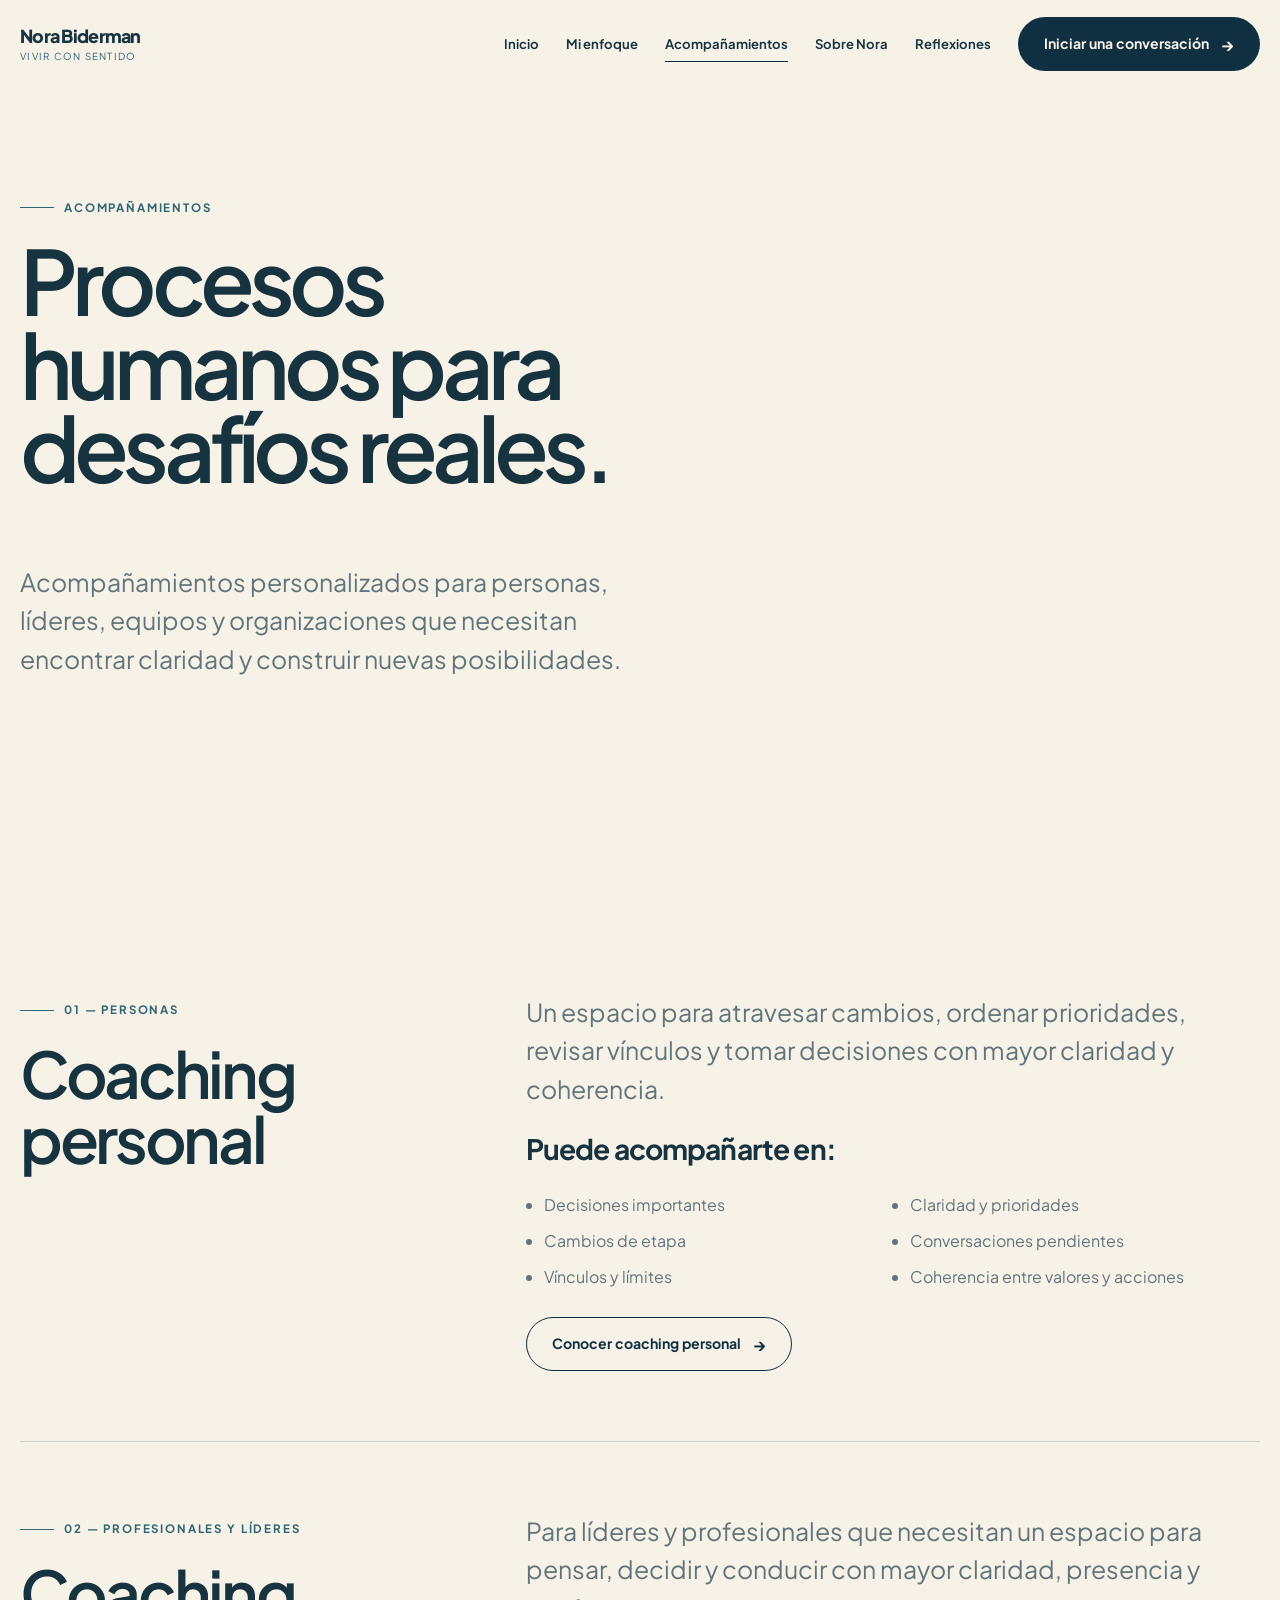
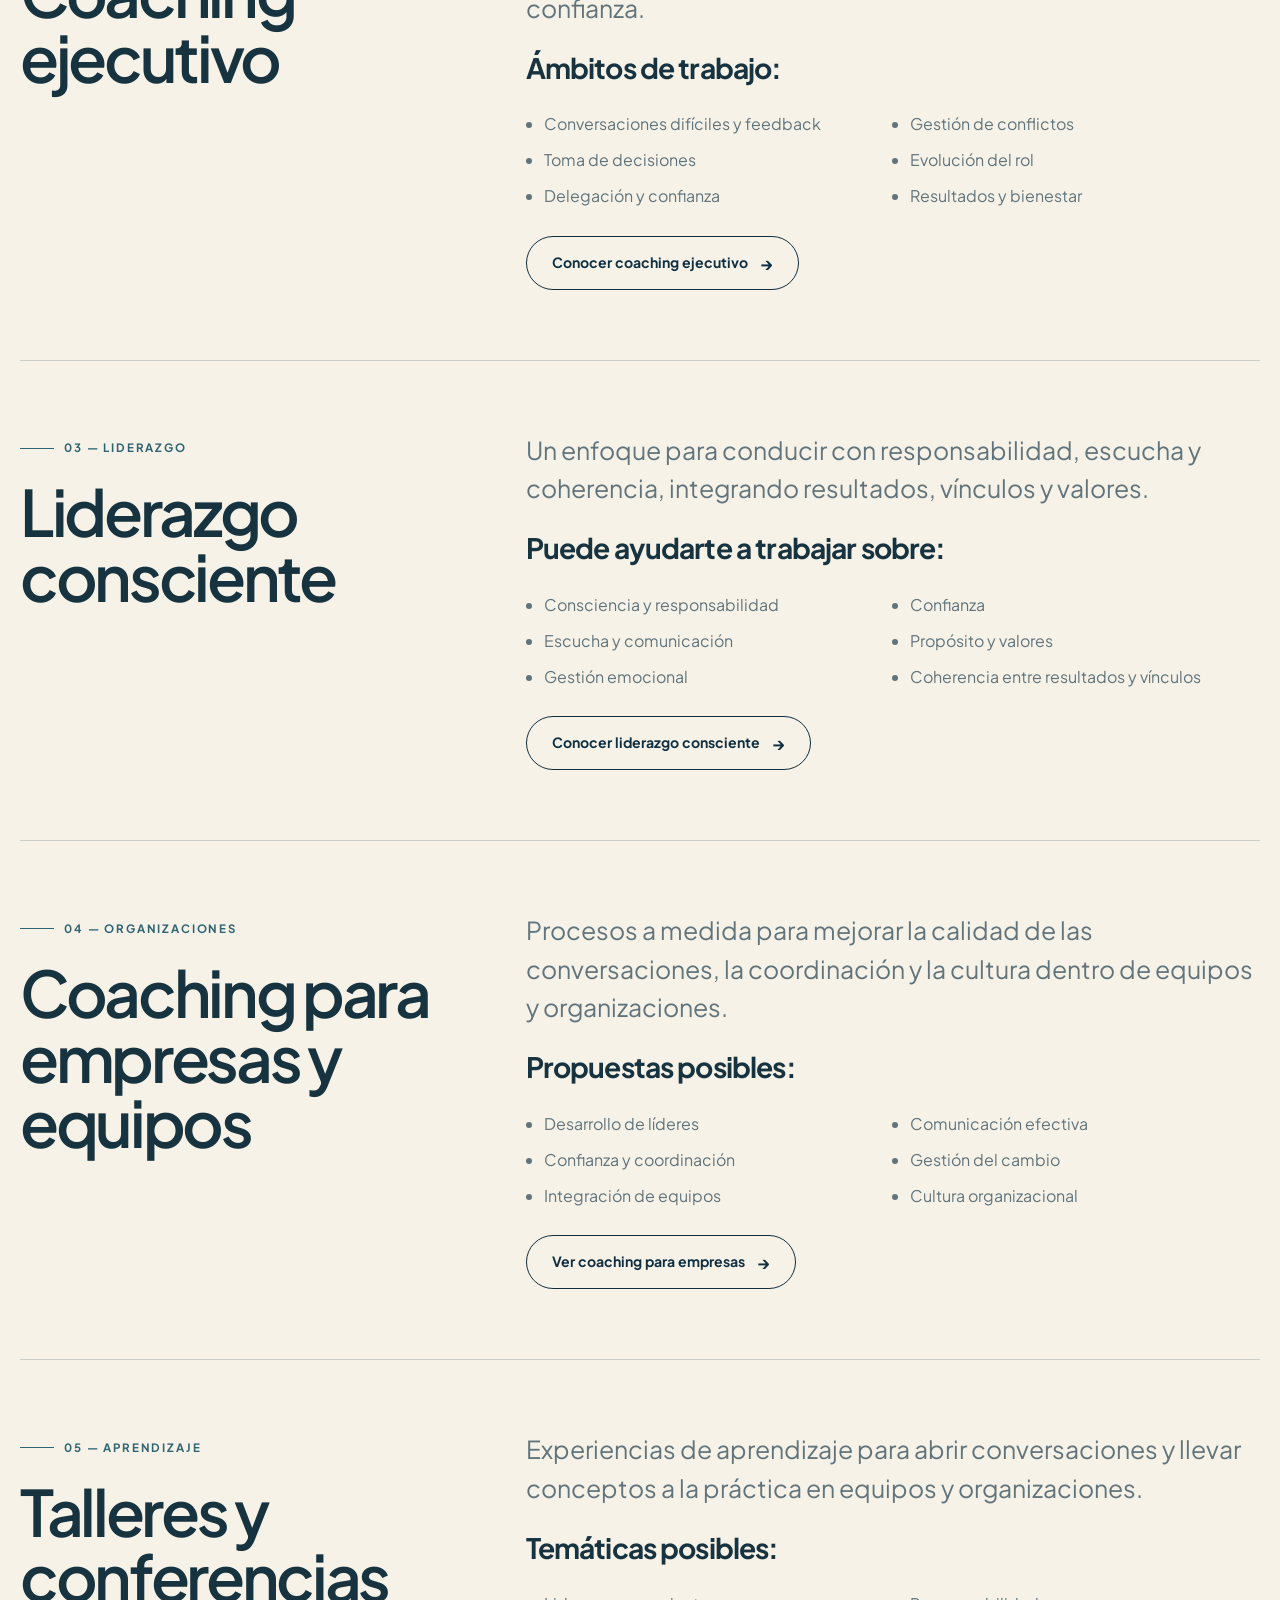
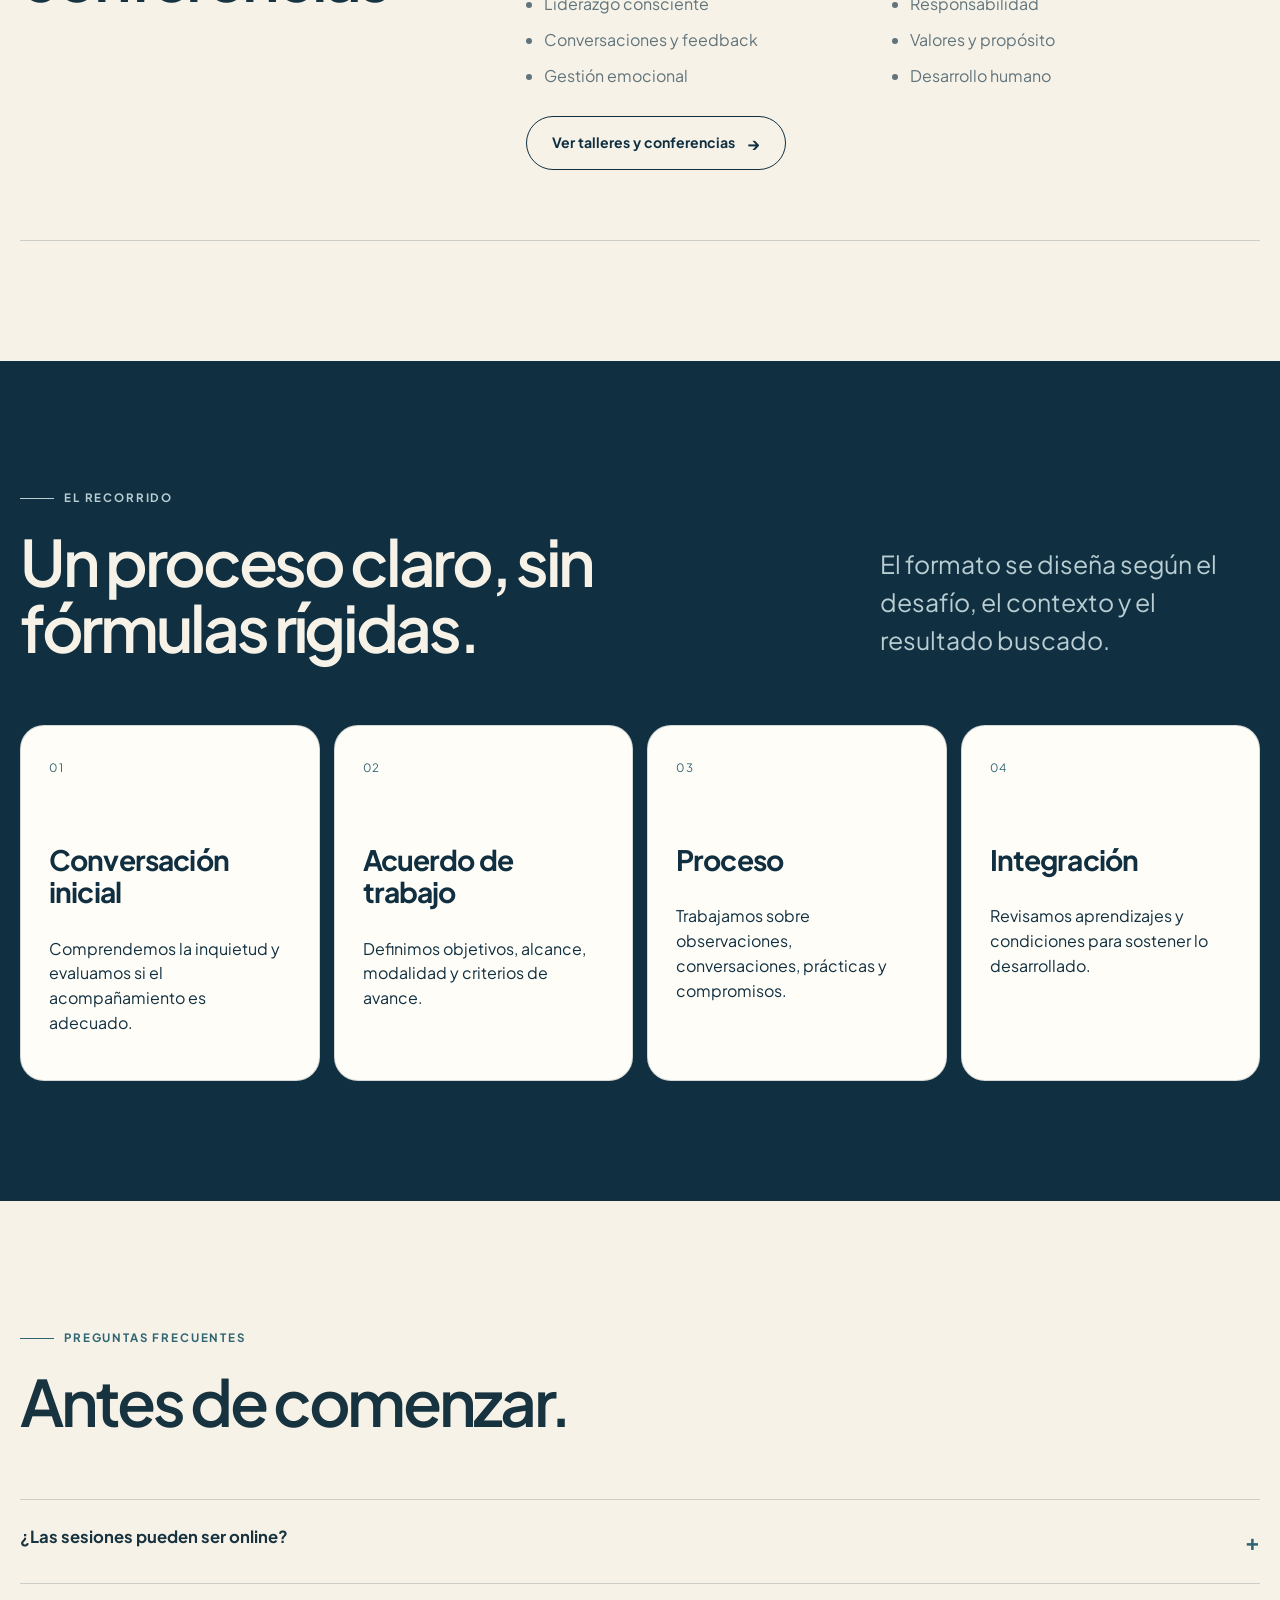
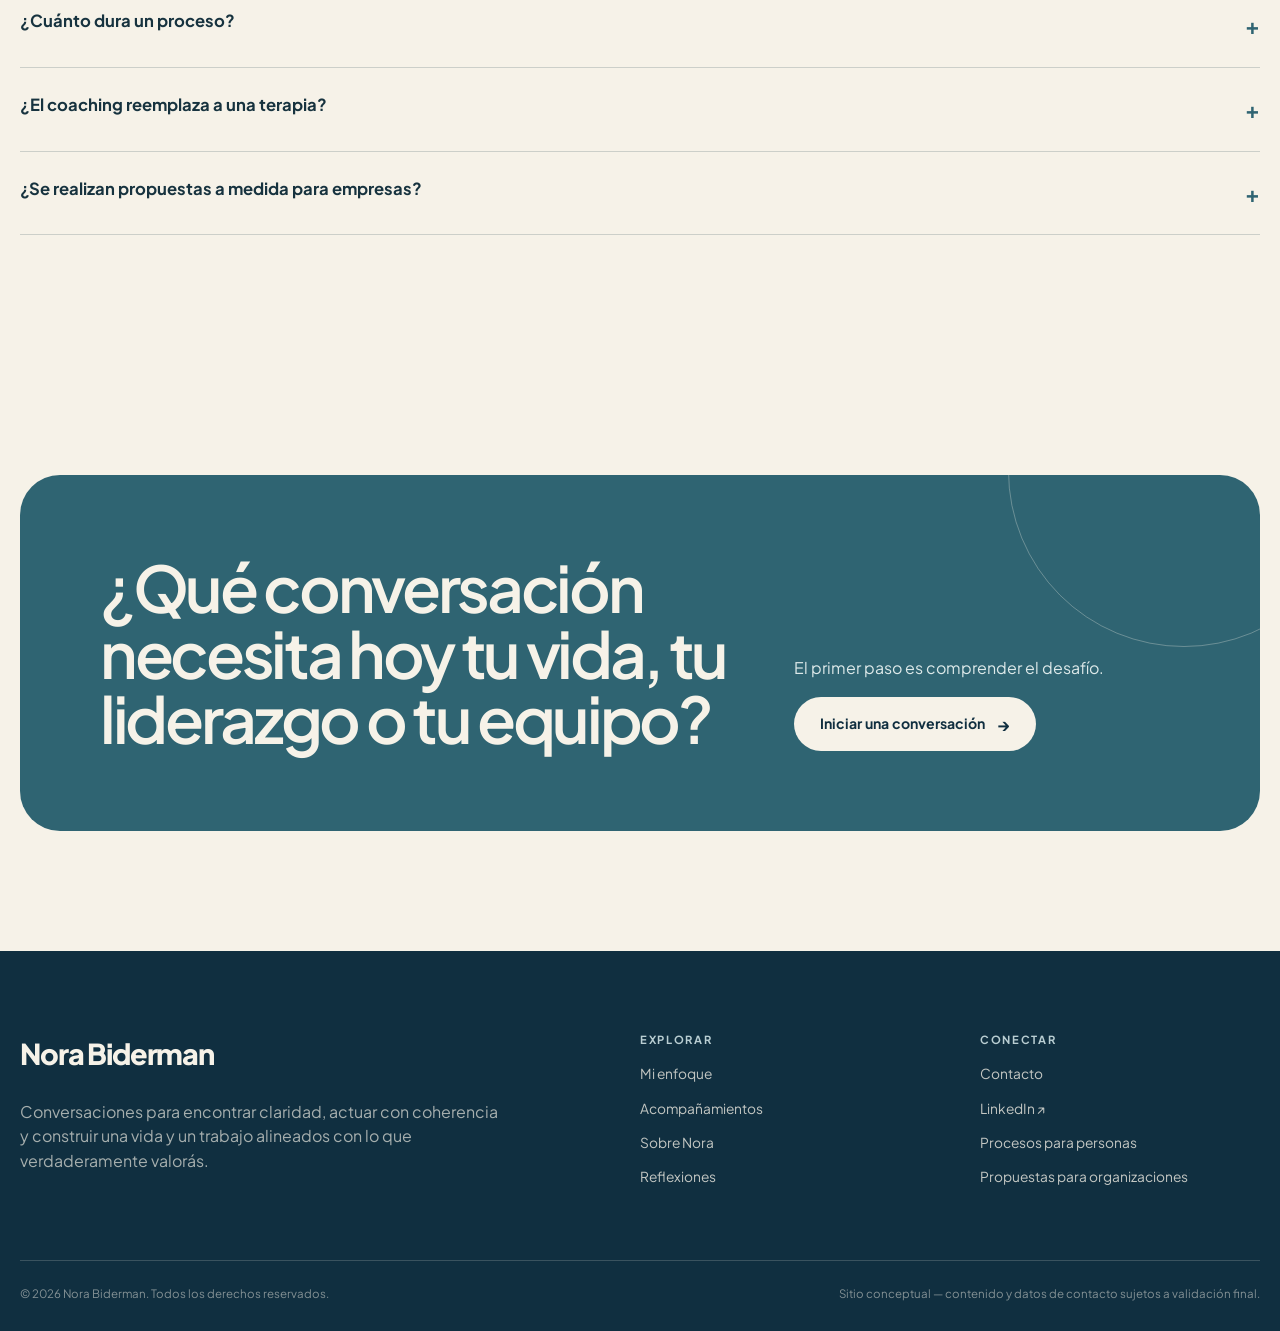
==== commit 2dfd63b0: "Add files via upload Actualizacion de estructura y SEO" ====
--- a/acompanamientos.html
+++ b/acompanamientos.html
@@ -4,16 +4,16 @@
 <head>
 <meta charset="utf-8"/>
 <meta content="width=device-width, initial-scale=1" name="viewport"/>
-<title>Coaching personal, liderazgo y organizaciones | Nora Biderman</title>
-<meta content="Procesos de coaching personal y profesional, liderazgo consciente y acompañamiento para equipos y organizaciones con Nora Biderman." name="description"/>
+<title>Coaching personal, ejecutivo y para empresas | Nora Biderman</title>
+<meta content="Conocé los acompañamientos de Nora Biderman: coaching personal, coaching ejecutivo, liderazgo consciente, procesos para empresas, talleres y conferencias." name="description"/>
 <meta content="Nora Biderman" name="author"/>
 <meta content="index,follow,max-image-preview:large,max-snippet:-1,max-video-preview:-1" name="robots"/>
 <link href="https://norabiderman-coaching.com/acompanamientos.html" rel="canonical"/>
 <meta content="es_AR" property="og:locale"/>
 <meta content="website" property="og:type"/>
 <meta content="Nora Biderman" property="og:site_name"/>
-<meta content="Coaching personal, liderazgo y organizaciones | Nora Biderman" property="og:title"/>
-<meta content="Procesos de coaching personal y profesional, liderazgo consciente y acompañamiento para equipos y organizaciones con Nora Biderman." property="og:description"/>
+<meta content="Coaching personal, ejecutivo y para empresas | Nora Biderman" property="og:title"/>
+<meta content="Conocé los acompañamientos de Nora Biderman: coaching personal, coaching ejecutivo, liderazgo consciente, procesos para empresas, talleres y conferencias." property="og:description"/>
 <meta content="https://norabiderman-coaching.com/acompanamientos.html" property="og:url"/>
 <meta content="https://norabiderman-coaching.com/assets/team-conversation.webp" property="og:image"/>
 <meta content="1122" property="og:image:width"/>
@@ -21,8 +21,8 @@
 <meta content="image/webp" property="og:image:type"/>
 <meta content="Personas conversando en un entorno profesional" property="og:image:alt"/>
 <meta content="summary_large_image" name="twitter:card"/>
-<meta content="Coaching personal, liderazgo y organizaciones | Nora Biderman" name="twitter:title"/>
-<meta content="Procesos de coaching personal y profesional, liderazgo consciente y acompañamiento para equipos y organizaciones con Nora Biderman." name="twitter:description"/>
+<meta content="Coaching personal, ejecutivo y para empresas | Nora Biderman" name="twitter:title"/>
+<meta content="Conocé los acompañamientos de Nora Biderman: coaching personal, coaching ejecutivo, liderazgo consciente, procesos para empresas, talleres y conferencias." name="twitter:description"/>
 <meta content="https://norabiderman-coaching.com/assets/team-conversation.webp" name="twitter:image"/>
 <meta content="Personas conversando en un entorno profesional" name="twitter:image:alt"/>
 <link as="image" fetchpriority="high" href="assets/team-conversation.webp" imagesizes="(max-width: 640px) calc(100vw - 28px), (max-width: 980px) calc(100vw - 40px), 560px" imagesrcset="assets/team-conversation-480.webp 480w, assets/team-conversation-768.webp 768w, assets/team-conversation.webp 1122w" rel="preload" type="image/webp"/>
@@ -100,8 +100,8 @@
       "@type": "WebPage",
       "@id": "https://norabiderman-coaching.com/acompanamientos.html#webpage",
       "url": "https://norabiderman-coaching.com/acompanamientos.html",
-      "name": "Coaching personal, liderazgo y organizaciones | Nora Biderman",
-      "description": "Procesos de coaching personal y profesional, liderazgo consciente y acompañamiento para equipos y organizaciones con Nora Biderman.",
+      "name": "Coaching personal, ejecutivo y para empresas | Nora Biderman",
+      "description": "Conocé los acompañamientos de Nora Biderman: coaching personal, coaching ejecutivo, liderazgo consciente, procesos para empresas, talleres y conferencias.",
       "isPartOf": {
         "@id": "https://norabiderman-coaching.com/#website"
       },
@@ -135,19 +135,17 @@
         "@id": "https://norabiderman-coaching.com/#nora-biderman"
       },
       "serviceType": [
-        "Coaching personal y profesional",
+        "Coaching personal",
+        "Coaching ejecutivo",
         "Liderazgo consciente",
-        "Coaching ejecutivo",
-        "Desarrollo de líderes",
-        "Equipos y organizaciones",
-        "Cultura organizacional",
+        "Coaching para empresas y equipos",
         "Talleres y conferencias"
       ],
-      "description": "Procesos de coaching personal y profesional, liderazgo consciente y acompañamiento para equipos y organizaciones con Nora Biderman."
+      "description": "Conocé los acompañamientos de Nora Biderman: coaching personal, coaching ejecutivo, liderazgo consciente, procesos para empresas, talleres y conferencias."
     }
   ]
 }
-  </script>
+</script>
 </head>
 <body>
 <a class="skip-link" href="#contenido">Saltar al contenido</a>
@@ -170,10 +168,10 @@
 <div class="inner-visual reveal"><img alt="Personas conversando en un entorno profesional" decoding="async" fetchpriority="high" height="1402" loading="eager" sizes="(max-width: 640px) calc(100vw - 28px), (max-width: 980px) calc(100vw - 40px), 560px" src="assets/team-conversation.webp" srcset="assets/team-conversation-480.webp 480w, assets/team-conversation-768.webp 768w, assets/team-conversation.webp 1122w" width="1122"/></div>
 </div></section>
 <section class="section"><div class="container">
-<article class="detail-card reveal" id="personas"><div><span class="eyebrow">01 — Personas</span><h2>Coaching personal y profesional</h2></div><div><p class="lead">Un espacio para detenerte, comprender el momento que estás atravesando y recuperar capacidad de elección.</p><h3>Puede acompañarte en:</h3><ul><li>Decisiones importantes</li><li>Cambios de etapa</li><li>Conflictos vinculares</li><li>Límites y prioridades</li><li>Claridad personal</li><li>Desarrollo profesional</li><li>Conversaciones pendientes</li><li>Coherencia entre valores y acciones</li></ul><a class="btn btn-secondary" href="contacto.html">Consultar por un proceso <span class="arrow">→</span></a></div></article>
-<article class="detail-card reveal" id="lideres"><div><span class="eyebrow">02 — Líderes</span><h2>Liderazgo consciente</h2></div><div><p class="lead">Para profesionales que necesitan conducir con claridad, generar confianza y obtener resultados sin perder humanidad.</p><h3>Ámbitos de trabajo:</h3><ul><li>Comunicación y escucha</li><li>Conversaciones difíciles</li><li>Gestión de conflictos</li><li>Toma de decisiones</li><li>Delegación y confianza</li><li>Maestría emocional</li><li>Propósito y valores</li><li>Resultados y bienestar</li></ul><a class="btn btn-secondary" href="contacto.html">Consultar por coaching ejecutivo <span class="arrow">→</span></a></div></article>
-<article class="detail-card reveal" id="organizaciones"><div><span class="eyebrow">03 — Organizaciones</span><h2>Cultura, equipos y conversaciones</h2></div><div><p class="lead">Intervenciones para mejorar la calidad de las relaciones, la coordinación y el compromiso dentro de una organización.</p><h3>Propuestas posibles:</h3><ul><li>Diagnóstico conversacional</li><li>Desarrollo de líderes</li><li>Confianza y coordinación</li><li>Integración de equipos</li><li>Cultura organizacional</li><li>Comunicación efectiva</li><li>Gestión del cambio</li><li>Talleres y conferencias</li></ul><a class="btn btn-secondary" href="contacto.html">Conversar sobre una propuesta <span class="arrow">→</span></a></div></article>
-</div></section>
+
+
+
+<article class="detail-card reveal" id="personal"><div><span class="eyebrow">01 — Personas</span><h2>Coaching personal</h2></div><div><p class="lead">Un espacio para atravesar cambios, ordenar prioridades, revisar vínculos y tomar decisiones con mayor claridad y coherencia.</p><h3>Puede acompañarte en:</h3><ul><li>Decisiones importantes</li><li>Cambios de etapa</li><li>Vínculos y límites</li><li>Claridad y prioridades</li><li>Conversaciones pendientes</li><li>Coherencia entre valores y acciones</li></ul><a class="btn btn-secondary" href="coaching-personal.html">Conocer coaching personal <span class="arrow">→</span></a></div></article><article class="detail-card reveal" id="ejecutivo"><div><span class="eyebrow">02 — Profesionales y líderes</span><h2>Coaching ejecutivo</h2></div><div><p class="lead">Para líderes y profesionales que necesitan un espacio para pensar, decidir y conducir con mayor claridad, presencia y confianza.</p><h3>Ámbitos de trabajo:</h3><ul><li>Conversaciones difíciles y feedback</li><li>Toma de decisiones</li><li>Delegación y confianza</li><li>Gestión de conflictos</li><li>Evolución del rol</li><li>Resultados y bienestar</li></ul><a class="btn btn-secondary" href="coaching-ejecutivo.html">Conocer coaching ejecutivo <span class="arrow">→</span></a></div></article><article class="detail-card reveal" id="liderazgo"><div><span class="eyebrow">03 — Liderazgo</span><h2>Liderazgo consciente</h2></div><div><p class="lead">Un enfoque para conducir con responsabilidad, escucha y coherencia, integrando resultados, vínculos y valores.</p><h3>Puede ayudarte a trabajar sobre:</h3><ul><li>Consciencia y responsabilidad</li><li>Escucha y comunicación</li><li>Gestión emocional</li><li>Confianza</li><li>Propósito y valores</li><li>Coherencia entre resultados y vínculos</li></ul><a class="btn btn-secondary" href="liderazgo-consciente.html">Conocer liderazgo consciente <span class="arrow">→</span></a></div></article><article class="detail-card reveal" id="organizaciones"><div><span class="eyebrow">04 — Organizaciones</span><h2>Coaching para empresas y equipos</h2></div><div><p class="lead">Procesos a medida para mejorar la calidad de las conversaciones, la coordinación y la cultura dentro de equipos y organizaciones.</p><h3>Propuestas posibles:</h3><ul><li>Desarrollo de líderes</li><li>Confianza y coordinación</li><li>Integración de equipos</li><li>Comunicación efectiva</li><li>Gestión del cambio</li><li>Cultura organizacional</li></ul><a class="btn btn-secondary" href="coaching-para-empresas.html">Ver coaching para empresas <span class="arrow">→</span></a></div></article><article class="detail-card reveal" id="talleres"><div><span class="eyebrow">05 — Aprendizaje</span><h2>Talleres y conferencias</h2></div><div><p class="lead">Experiencias de aprendizaje para abrir conversaciones y llevar conceptos a la práctica en equipos y organizaciones.</p><h3>Temáticas posibles:</h3><ul><li>Liderazgo consciente</li><li>Conversaciones y feedback</li><li>Gestión emocional</li><li>Responsabilidad</li><li>Valores y propósito</li><li>Desarrollo humano</li></ul><a class="btn btn-secondary" href="talleres-y-conferencias.html">Ver talleres y conferencias <span class="arrow">→</span></a></div></article></div></section>
 <section class="section dark-section"><div class="container"><div class="section-head reveal"><div><span class="eyebrow">El recorrido</span><h2>Un proceso claro, sin fórmulas rígidas.</h2></div><p class="lead">El formato se diseña según el desafío, el contexto y el resultado buscado.</p></div><div class="process-steps"><article class="process-step reveal"><span class="num">01</span><h3>Conversación inicial</h3><p>Comprendemos la inquietud y evaluamos si el acompañamiento es adecuado.</p></article><article class="process-step reveal"><span class="num">02</span><h3>Acuerdo de trabajo</h3><p>Definimos objetivos, alcance, modalidad y criterios de avance.</p></article><article class="process-step reveal"><span class="num">03</span><h3>Proceso</h3><p>Trabajamos sobre observaciones, conversaciones, prácticas y compromisos.</p></article><article class="process-step reveal"><span class="num">04</span><h3>Integración</h3><p>Revisamos aprendizajes y condiciones para sostener lo desarrollado.</p></article></div></div></section>
 <section class="section"><div class="container"><div class="section-head reveal"><div><span class="eyebrow">Preguntas frecuentes</span><h2>Antes de comenzar.</h2></div></div><div class="faq reveal"><details><summary>¿Las sesiones pueden ser online?</summary><p>La modalidad puede definirse en la conversación inicial según la ubicación, el tipo de proceso y la disponibilidad.</p></details><details><summary>¿Cuánto dura un proceso?</summary><p>No se propone una duración universal. Se acuerda un marco inicial y se revisa según los objetivos y avances del proceso.</p></details><details><summary>¿El coaching reemplaza a una terapia?</summary><p>No. El coaching trabaja sobre aprendizaje, conversaciones, decisiones y acciones. Cuando una necesidad corresponde al campo clínico, debe ser abordada por un profesional de salud habilitado.</p></details><details><summary>¿Se realizan propuestas a medida para empresas?</summary><p>Sí. Las intervenciones organizacionales se diseñan a partir del contexto, la población involucrada y el cambio buscado.</p></details></div></div></section>
 <section class="section"><div class="container cta-panel reveal"><h2>¿Qué conversación necesita hoy tu vida, tu liderazgo o tu equipo?</h2><div><p>El primer paso es comprender el desafío.</p><a class="btn btn-light" href="contacto.html">Iniciar una conversación <span class="arrow">→</span></a></div></div></section>
@@ -196,8 +194,8 @@
 <h4>Conectar</h4>
 <a href="contacto.html">Contacto</a>
 <a href="https://ar.linkedin.com/in/nora-biderman-a055889" rel="noreferrer" target="_blank">LinkedIn ↗</a>
-<a href="contacto.html">Procesos para personas</a>
-<a href="contacto.html">Propuestas para organizaciones</a>
+<a href="coaching-personal.html">Procesos para personas</a>
+<a href="coaching-para-empresas.html">Propuestas para organizaciones</a>
 </div>
 </div>
 <div class="footer-bottom">
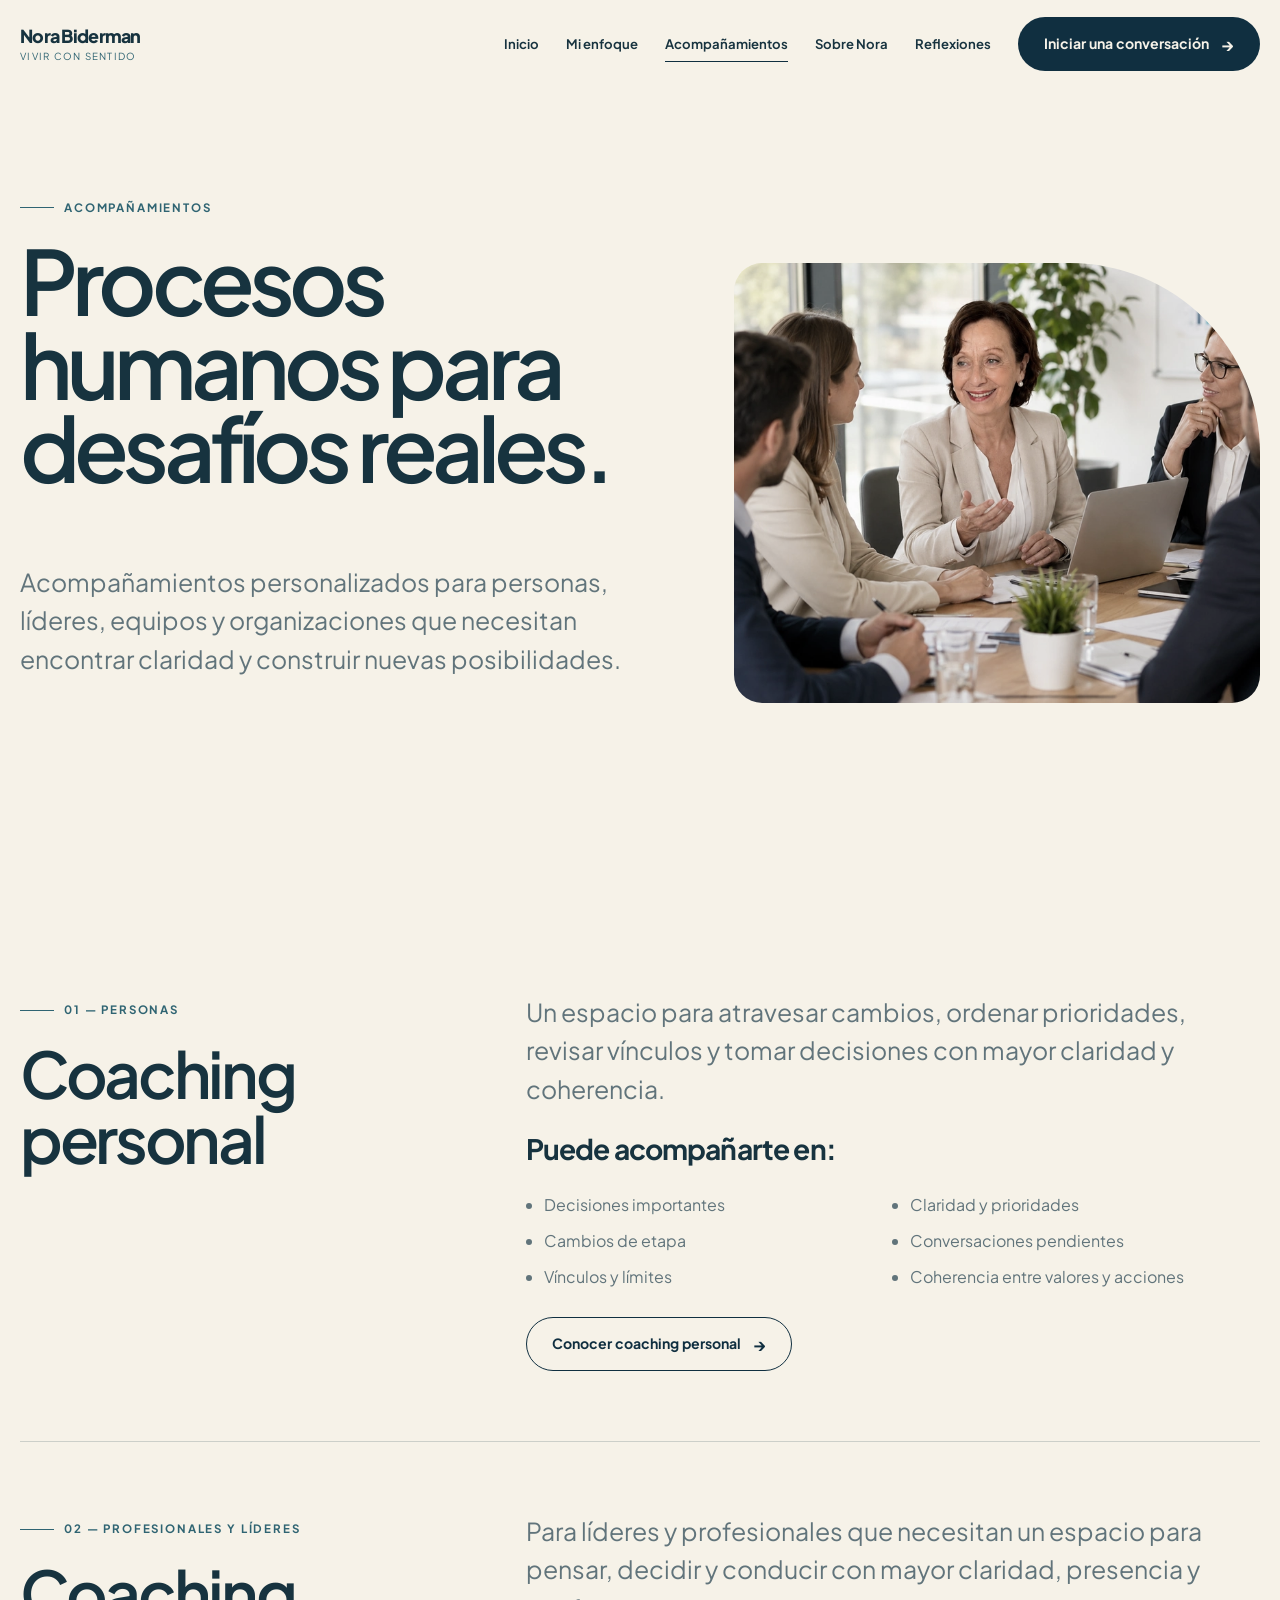
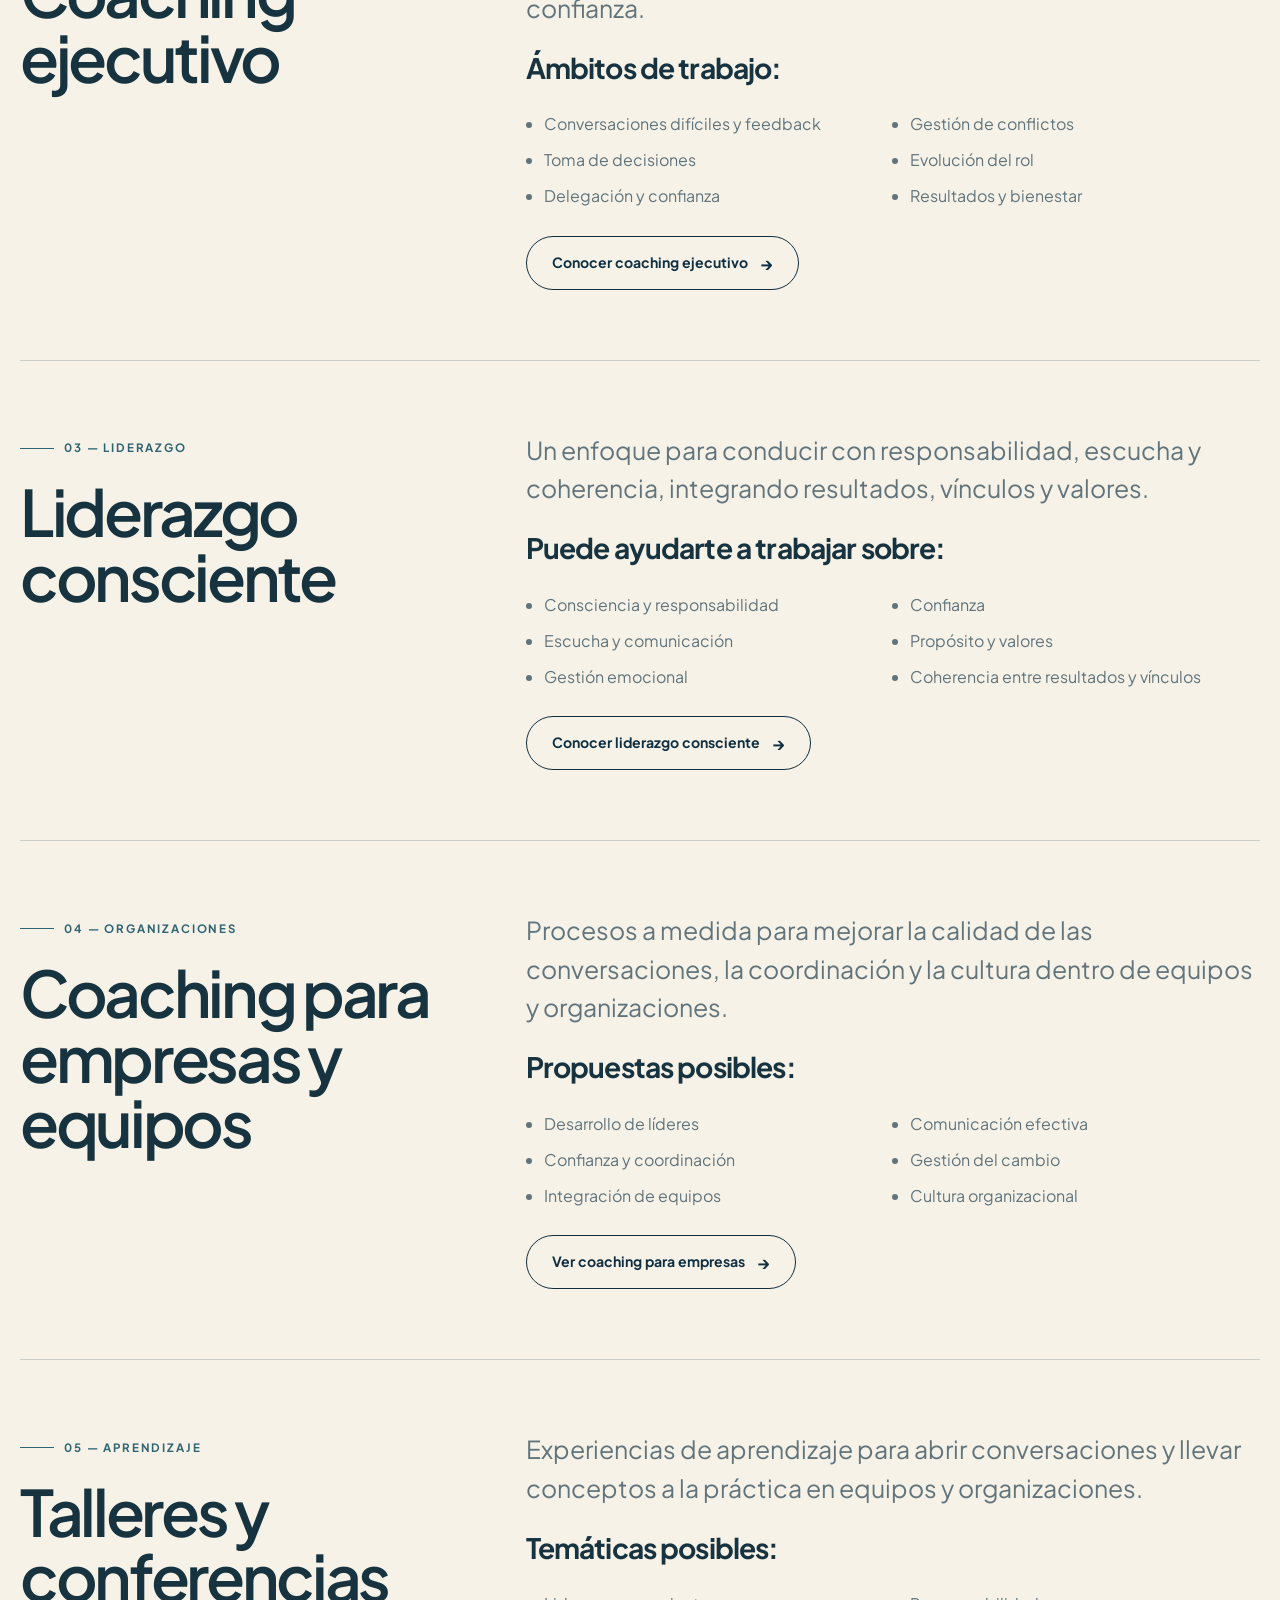
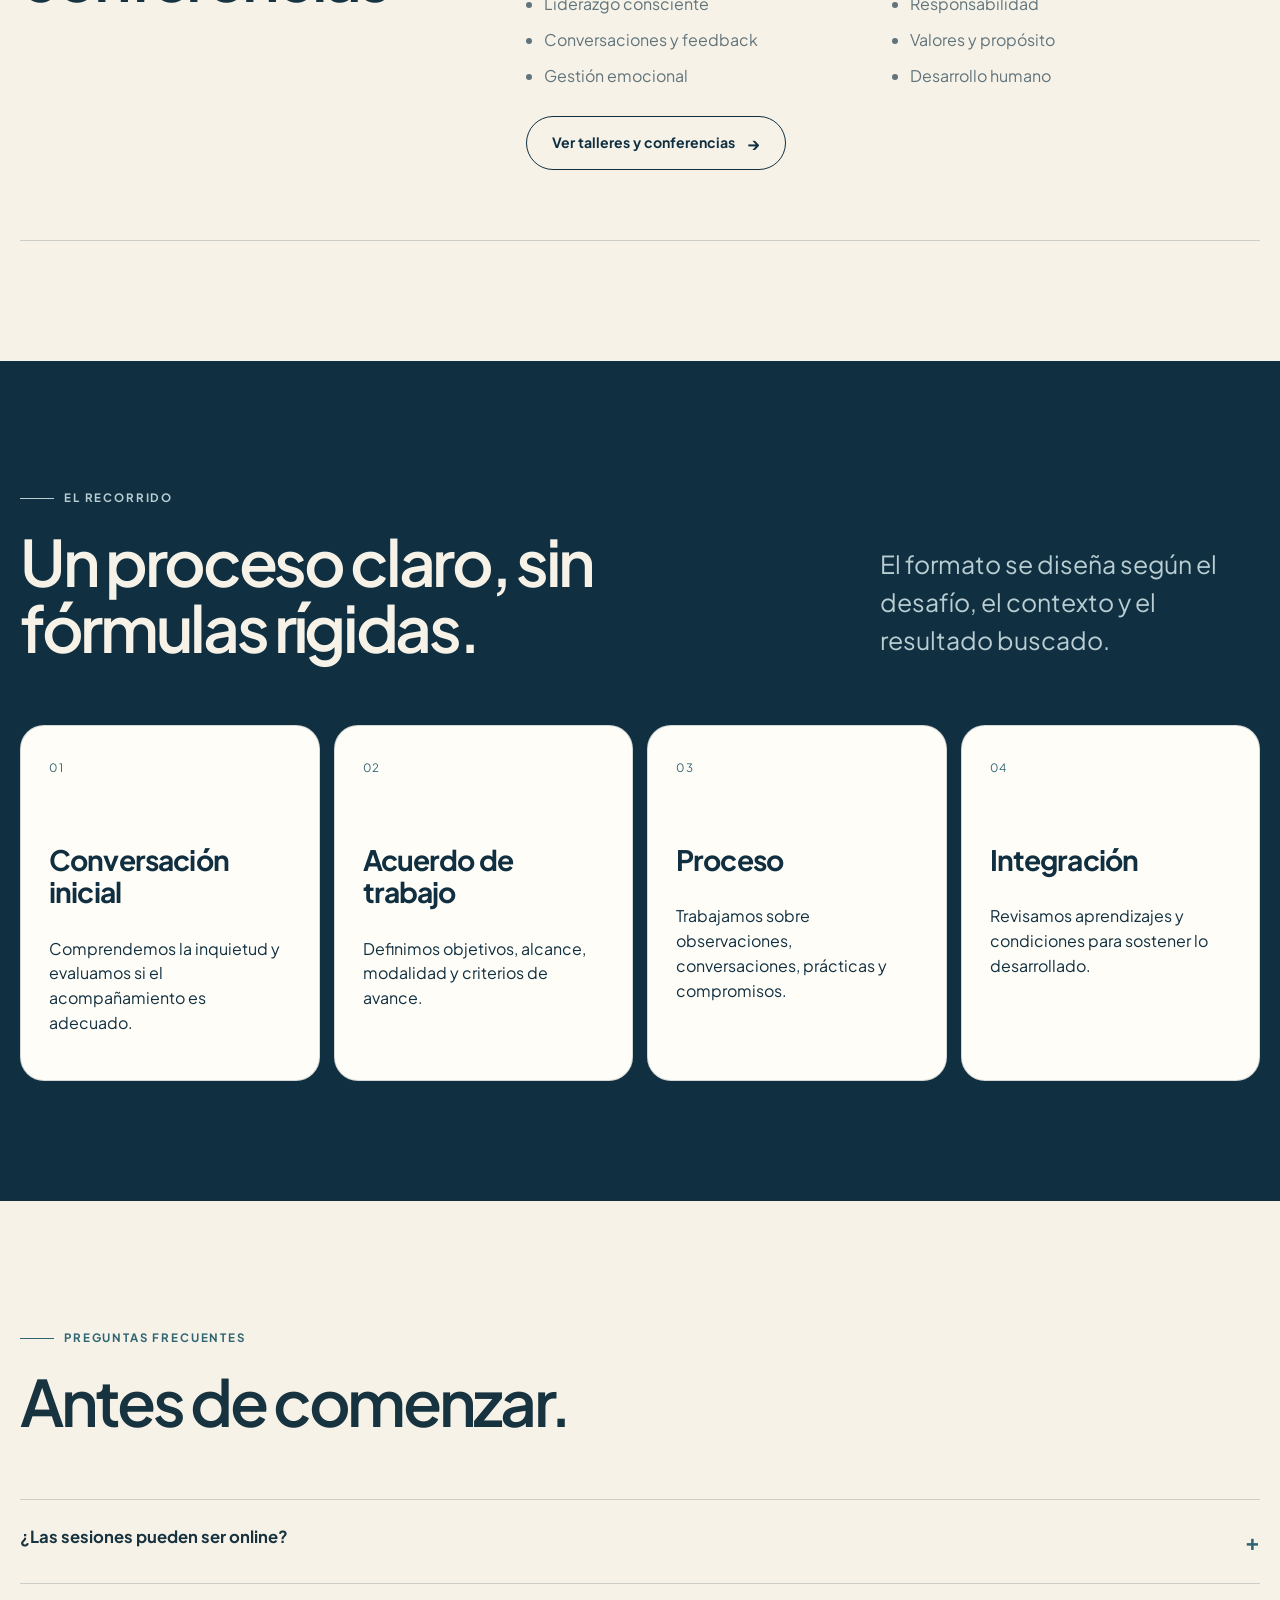
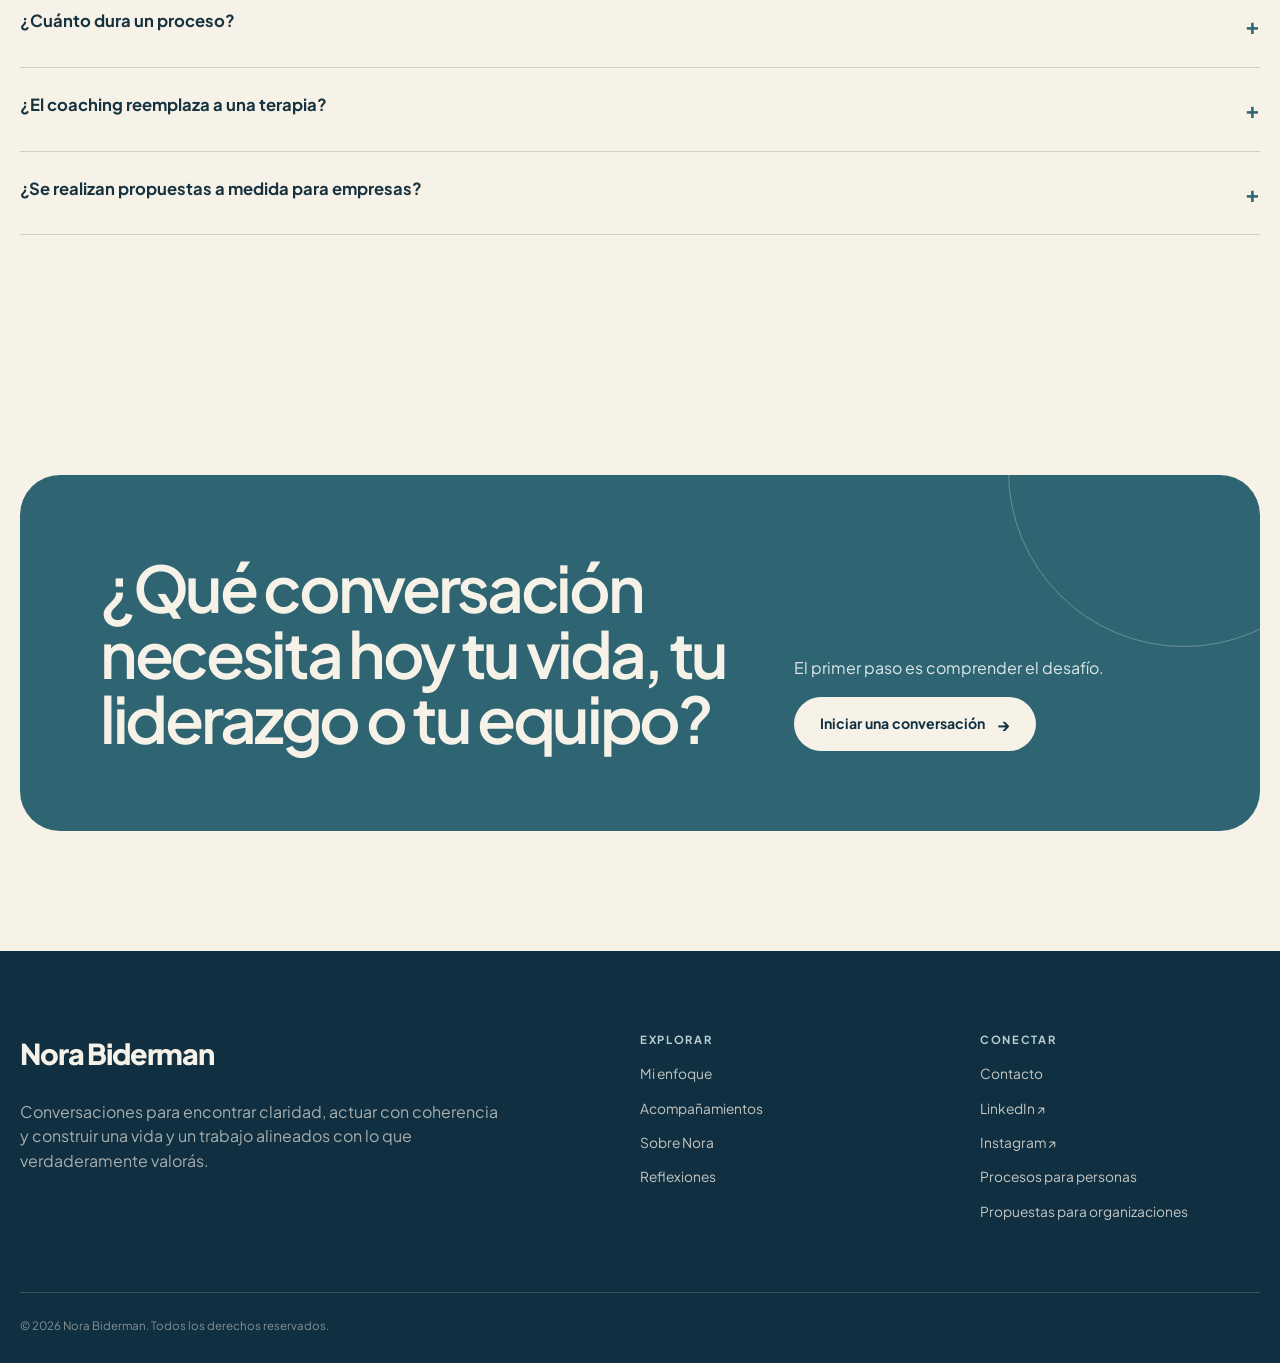
==== commit b42f22c1: "Add files via upload" ====
--- a/acompanamientos.html
+++ b/acompanamientos.html
@@ -2,6 +2,16 @@
 
 <html lang="es-AR">
 <head>
+<!-- Google tag (gtag.js) -->
+<script async src="https://www.googletagmanager.com/gtag/js?id=G-JJ7DZNY920"></script>
+<script>
+  window.dataLayer = window.dataLayer || [];
+  function gtag(){dataLayer.push(arguments);}
+  gtag('js', new Date());
+
+  gtag('config', 'G-JJ7DZNY920');
+</script>
+
 <meta charset="utf-8"/>
 <meta content="width=device-width, initial-scale=1" name="viewport"/>
 <title>Coaching personal, ejecutivo y para empresas | Nora Biderman</title>
@@ -194,13 +204,13 @@
 <h4>Conectar</h4>
 <a href="contacto.html">Contacto</a>
 <a href="https://ar.linkedin.com/in/nora-biderman-a055889" rel="noreferrer" target="_blank">LinkedIn ↗</a>
+            <a href="https://www.instagram.com/norabiderman.coaching/" target="_blank" rel="noopener noreferrer">Instagram ↗</a>
 <a href="coaching-personal.html">Procesos para personas</a>
 <a href="coaching-para-empresas.html">Propuestas para organizaciones</a>
 </div>
 </div>
 <div class="footer-bottom">
 <span>© 2026 Nora Biderman. Todos los derechos reservados.</span>
-<span>Sitio conceptual — contenido y datos de contacto sujetos a validación final.</span>
 </div>
 </div>
 </footer>
--- a/styles.css
+++ b/styles.css
@@ -253,10 +253,18 @@
 }
 
 @media (max-width: 640px) {
-  .container { width: min(calc(100% - 28px), var(--max)); }
+  .container { width: min(calc(100% - 48px), var(--max)); }
   .section { padding: 82px 0; }
   .navbar { height: 74px; }
-  h1 { font-size: clamp(3.1rem, 17vw, 5rem); }
+  h1 { font-size: clamp(3rem, 15vw, 4.6rem); }
+  .inner-hero-grid > * { min-width: 0; }
+  .inner-hero h1 {
+    max-width: 100%;
+    font-size: clamp(2.85rem, 13.5vw, 4.15rem);
+    line-height: .96;
+    letter-spacing: -.055em;
+    overflow-wrap: break-word;
+  }
   h2 { font-size: clamp(2.25rem, 11vw, 3.7rem); }
   .hero { min-height: auto; padding-top: 120px; }
   .hero-grid { gap: 40px; }
@@ -266,6 +274,21 @@
   .hero-note { width: 170px; padding: 18px; font-size: .72rem; }
   .hero-note strong { font-size: 2rem; }
   .section-head { align-items: flex-start; flex-direction: column; }
+  /* Mobile stacking fix: decorative service orb always stays behind card copy */
+  .service-card {
+    isolation: isolate;
+  }
+  .service-card .service-orb {
+    z-index: 0 !important;
+    pointer-events: none;
+  }
+  .service-card .num,
+  .service-card h3,
+  .service-card p,
+  .service-card .text-link {
+    position: relative;
+    z-index: 5 !important;
+  }
   .method-grid, .process-steps, .reflection-grid, .article-list, .principles-grid, .form-row { grid-template-columns: 1fr; }
   .method-card, .method-card:nth-child(2) { border-right: 0; border-bottom: 1px solid rgba(246,242,232,.2); }
   .principle:nth-child(odd) { border-right: 0; }
